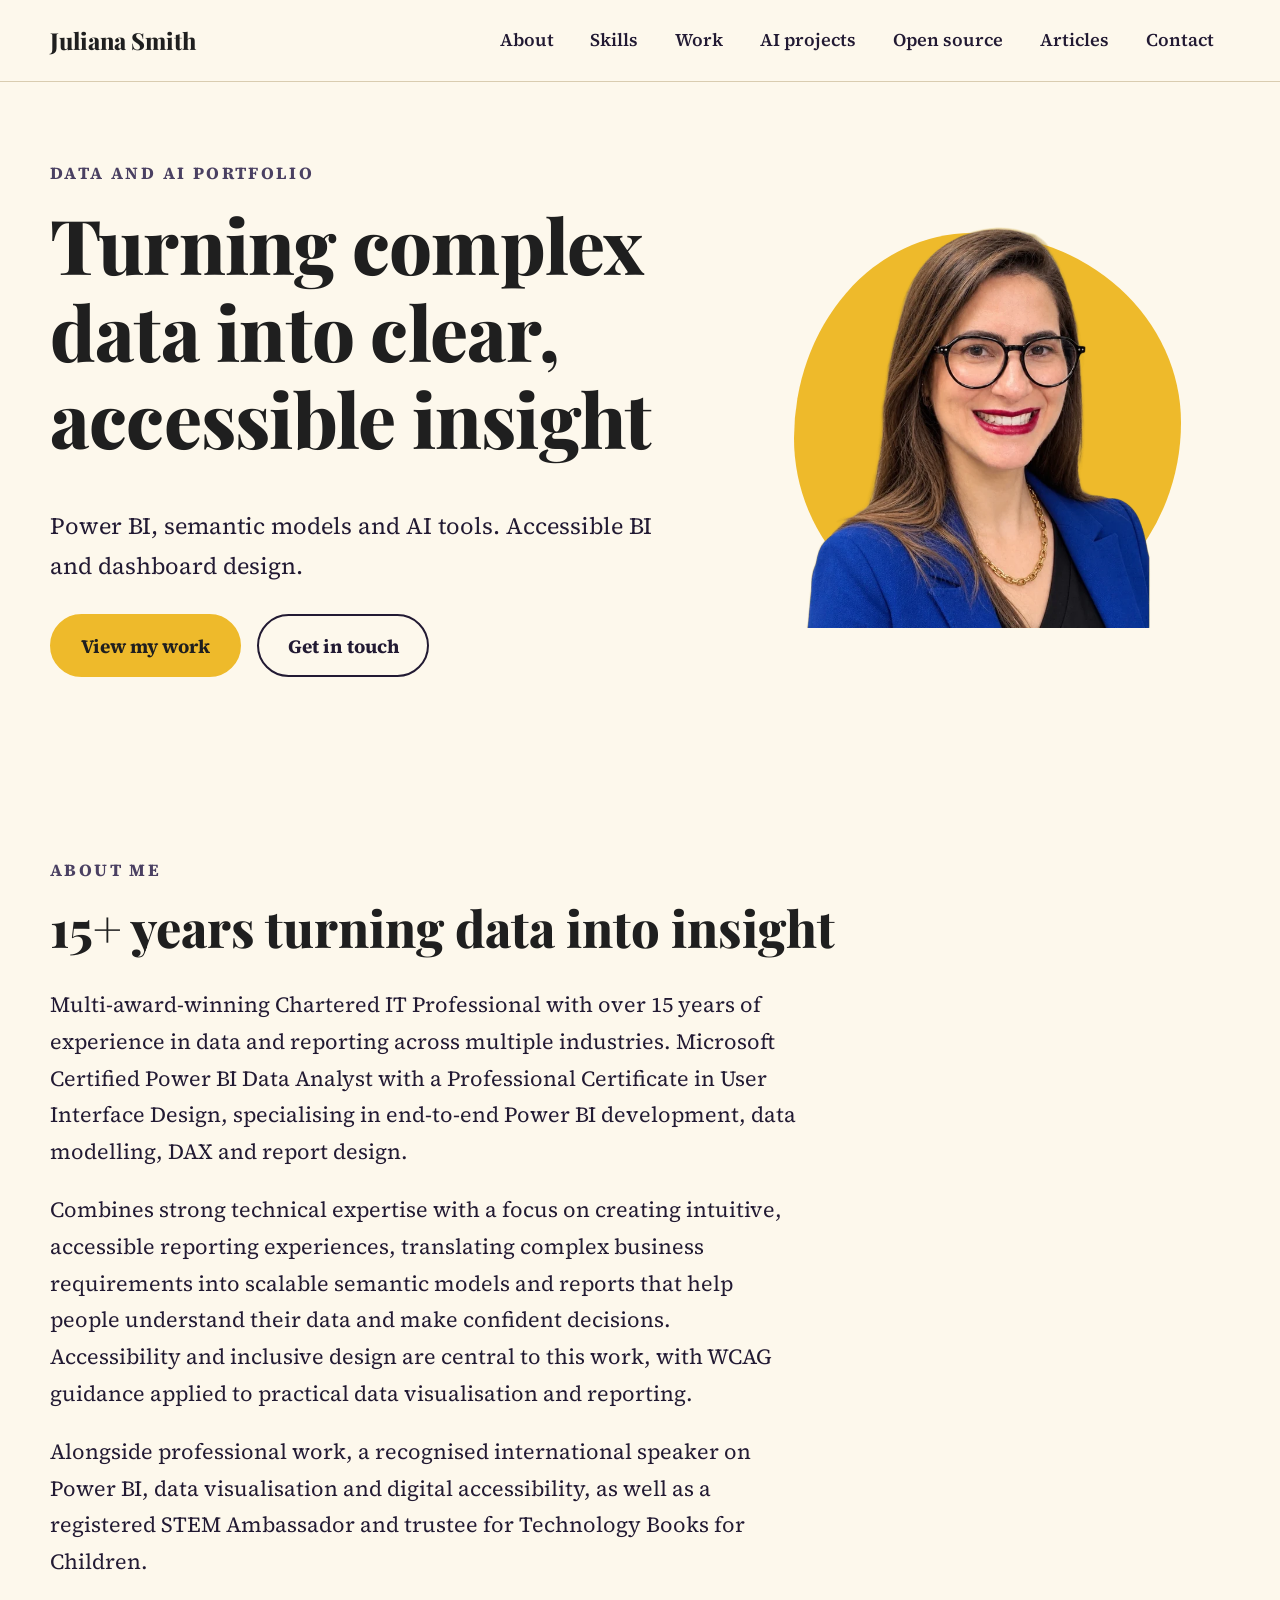
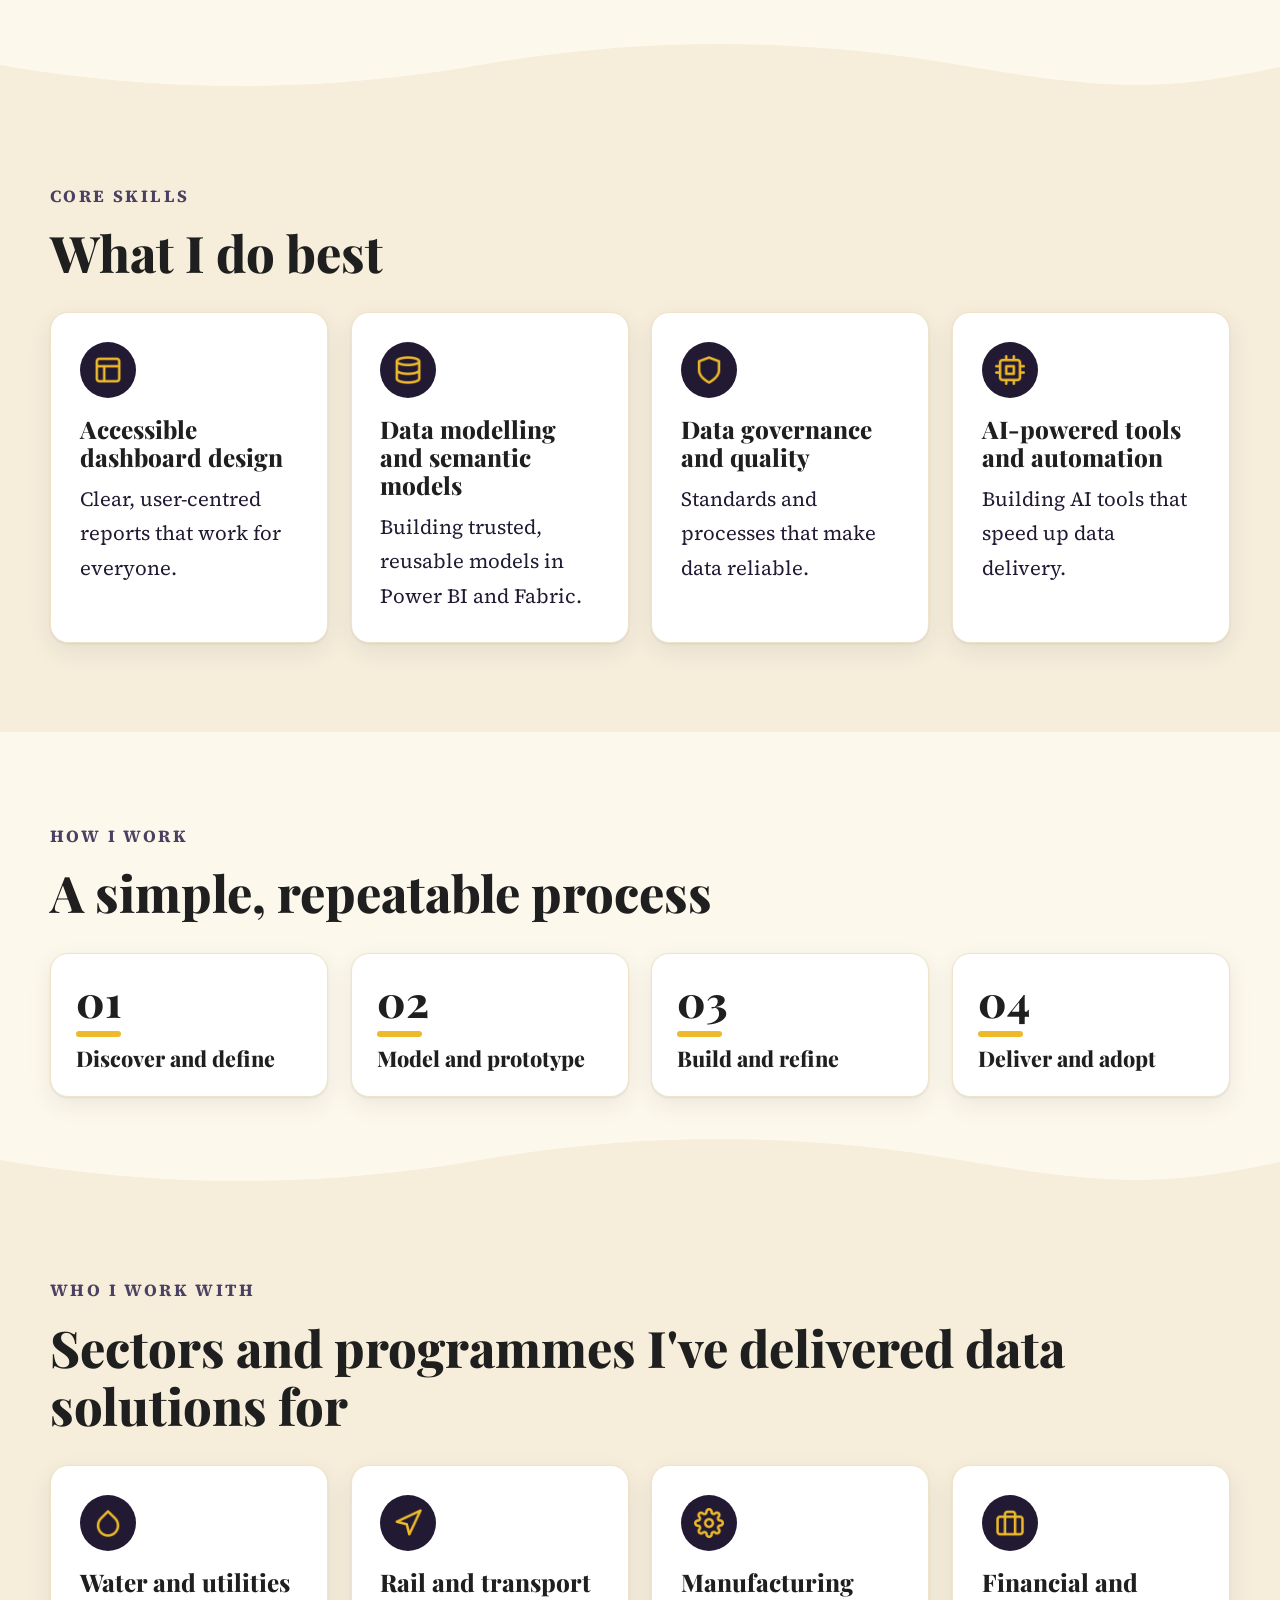
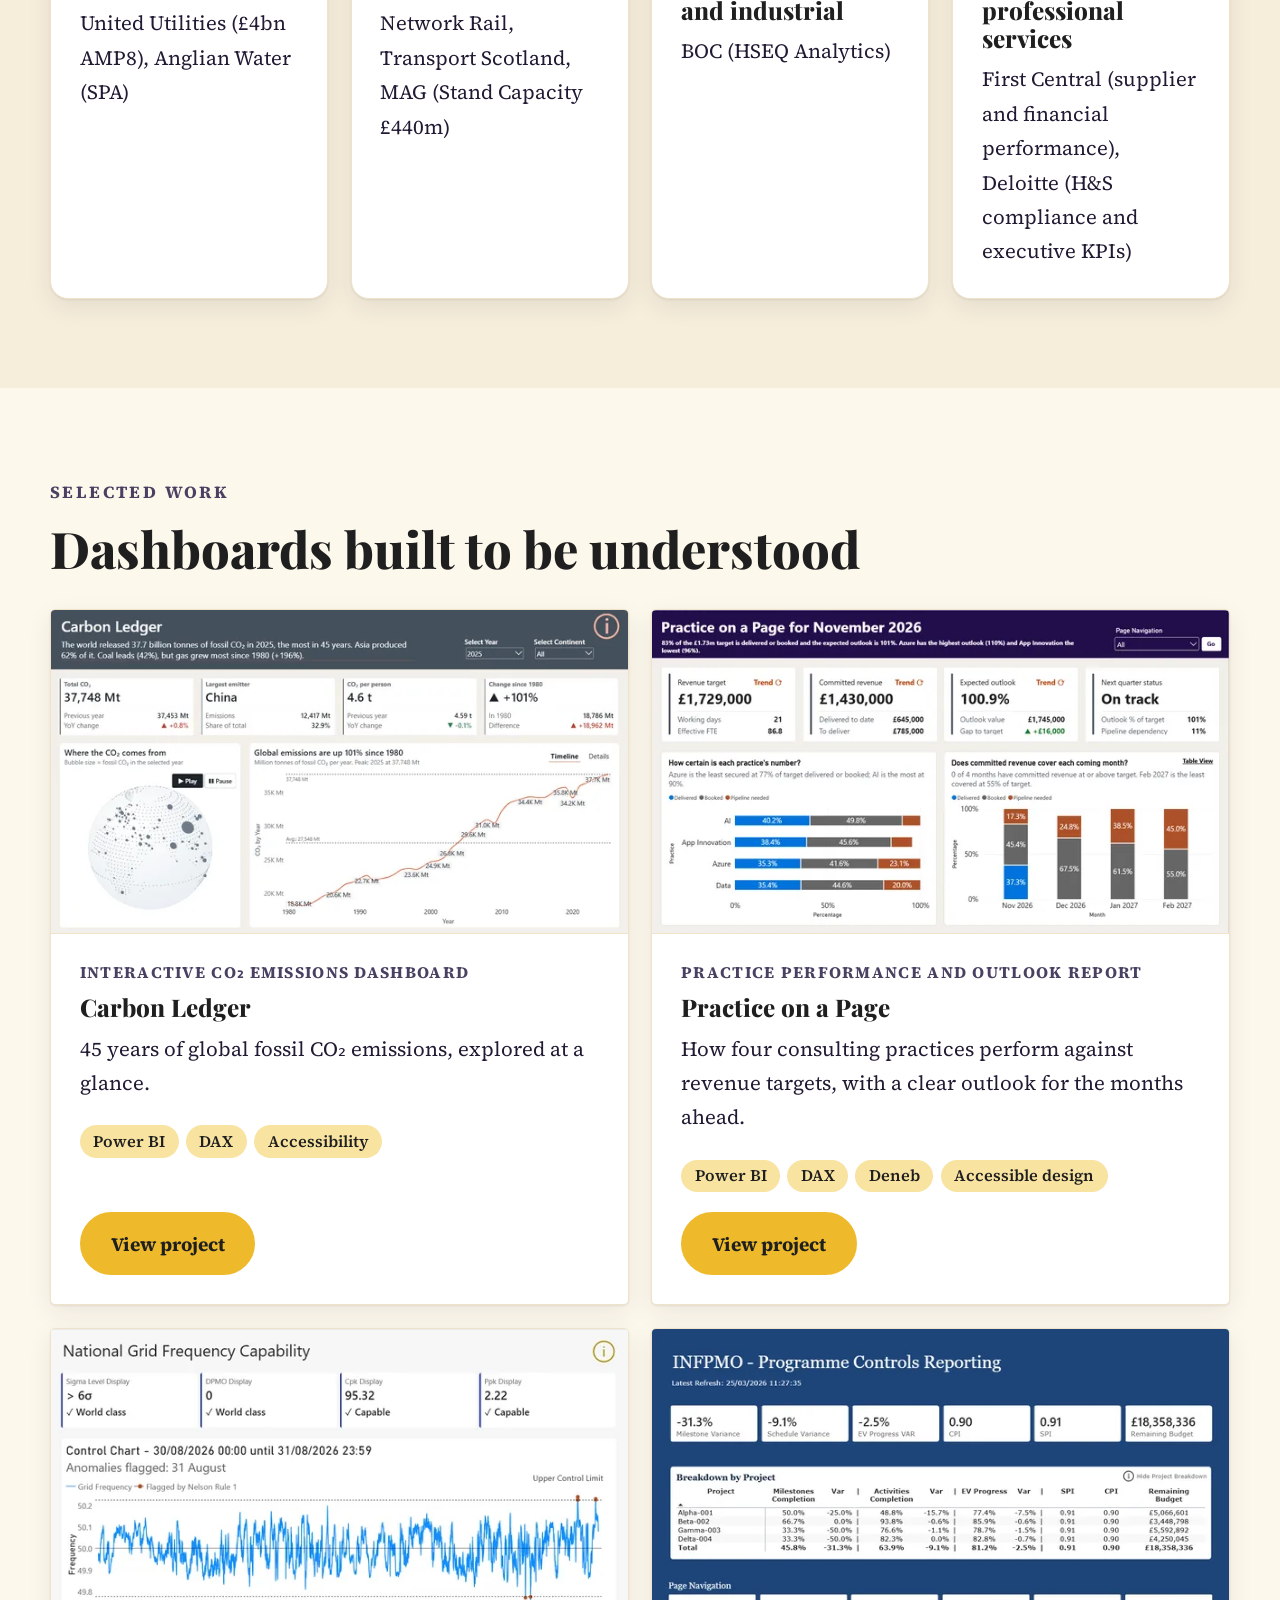
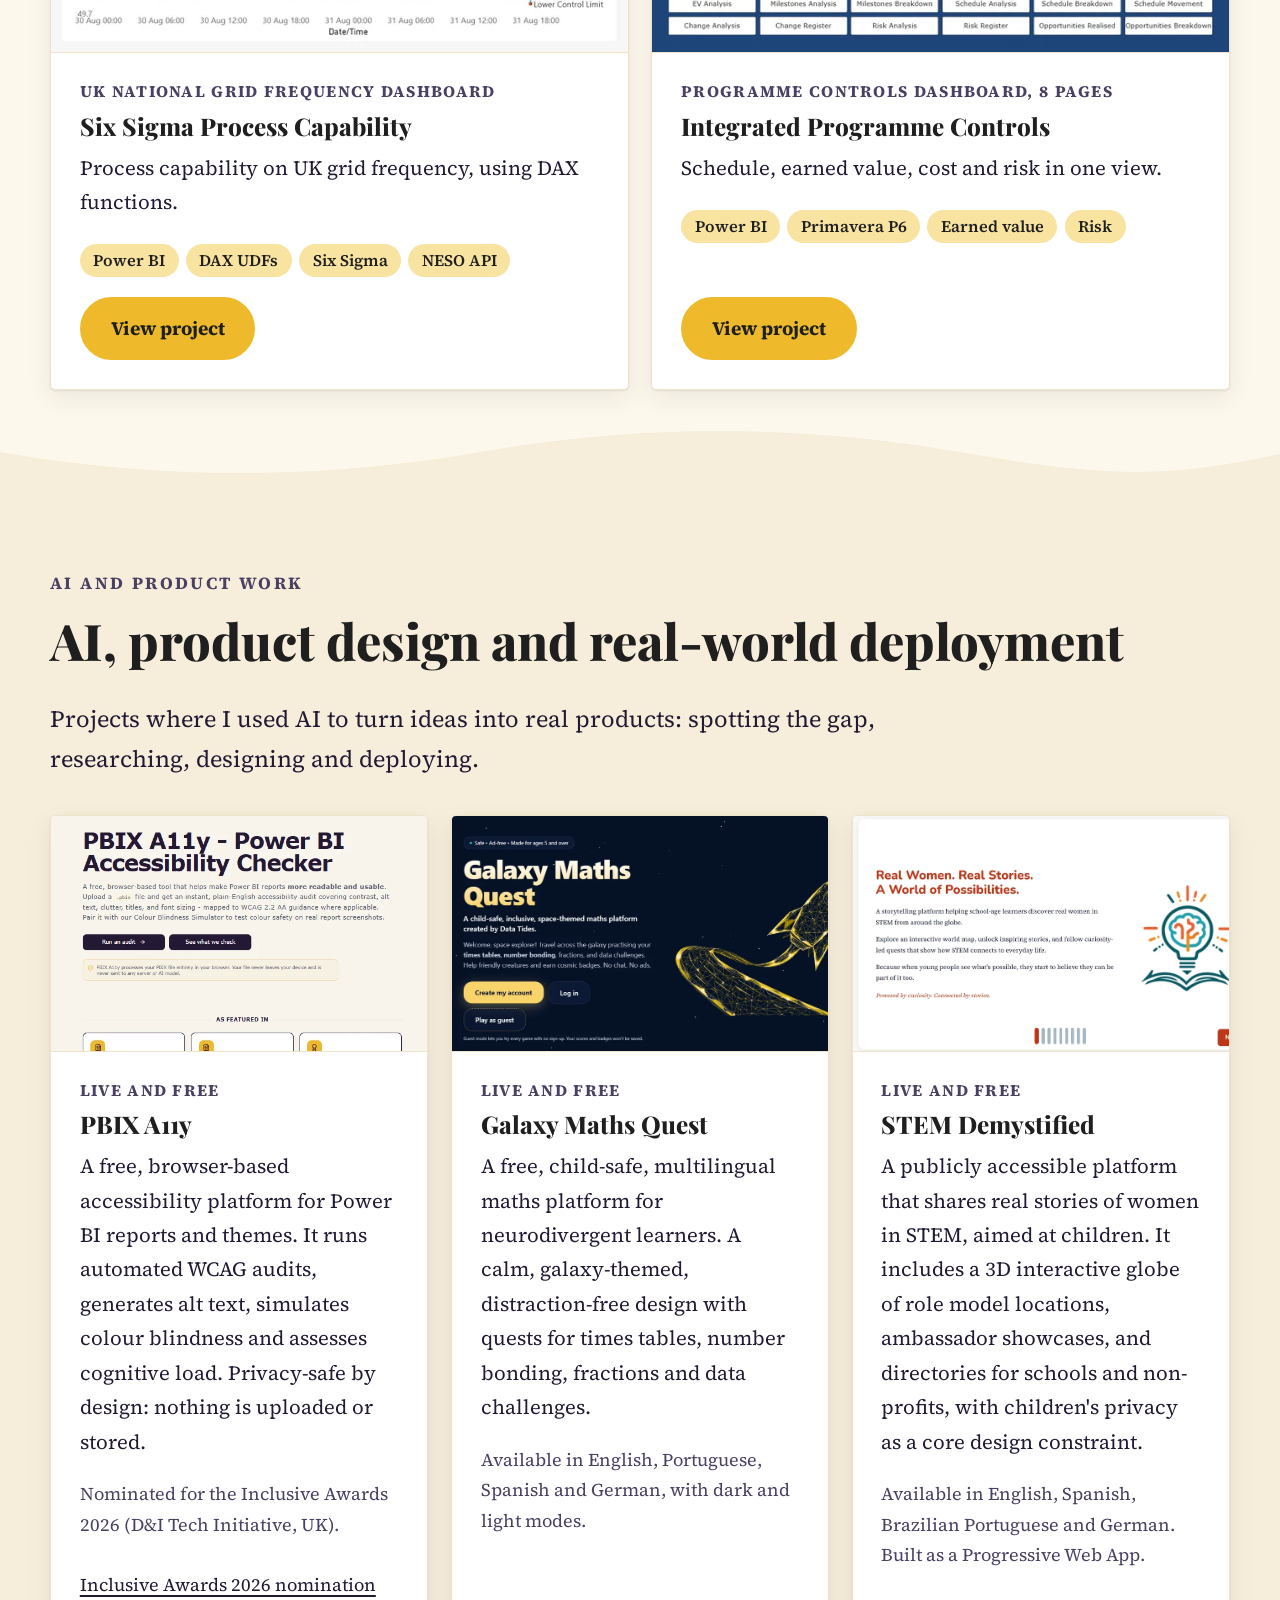
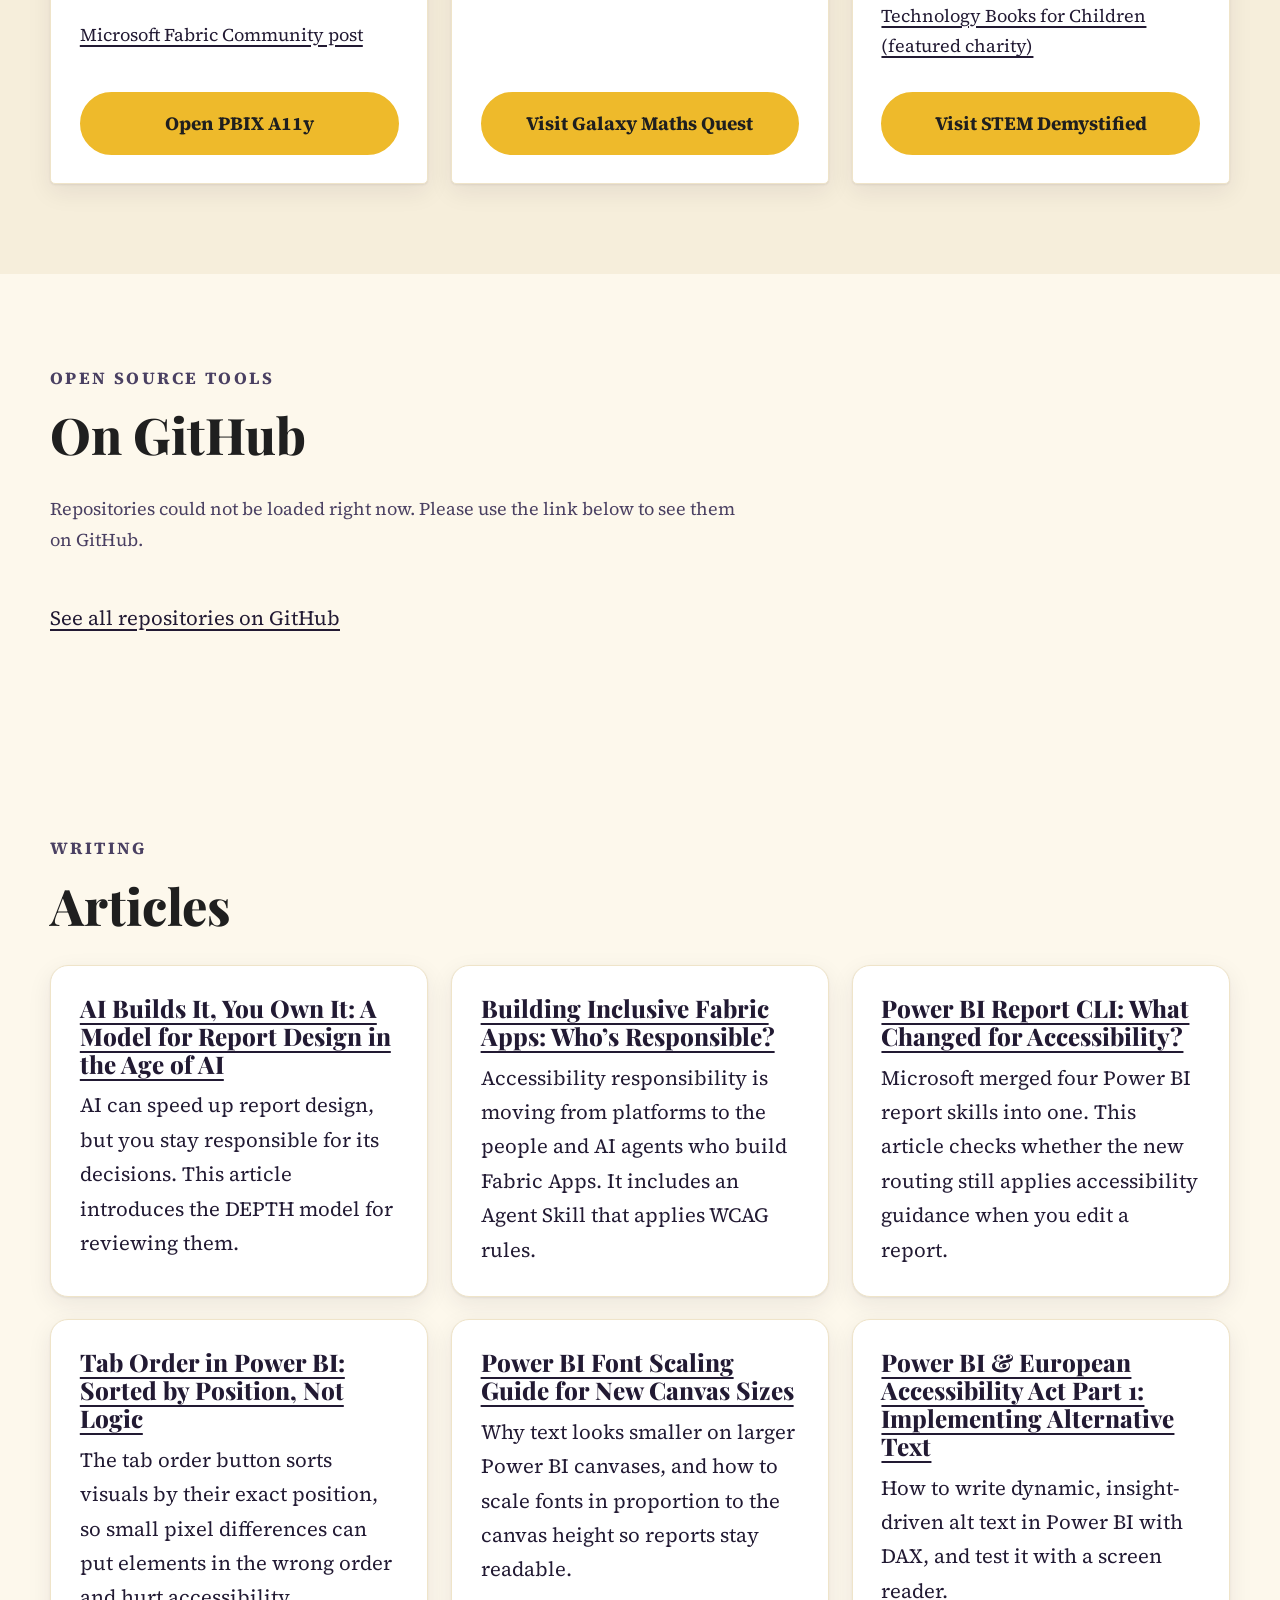
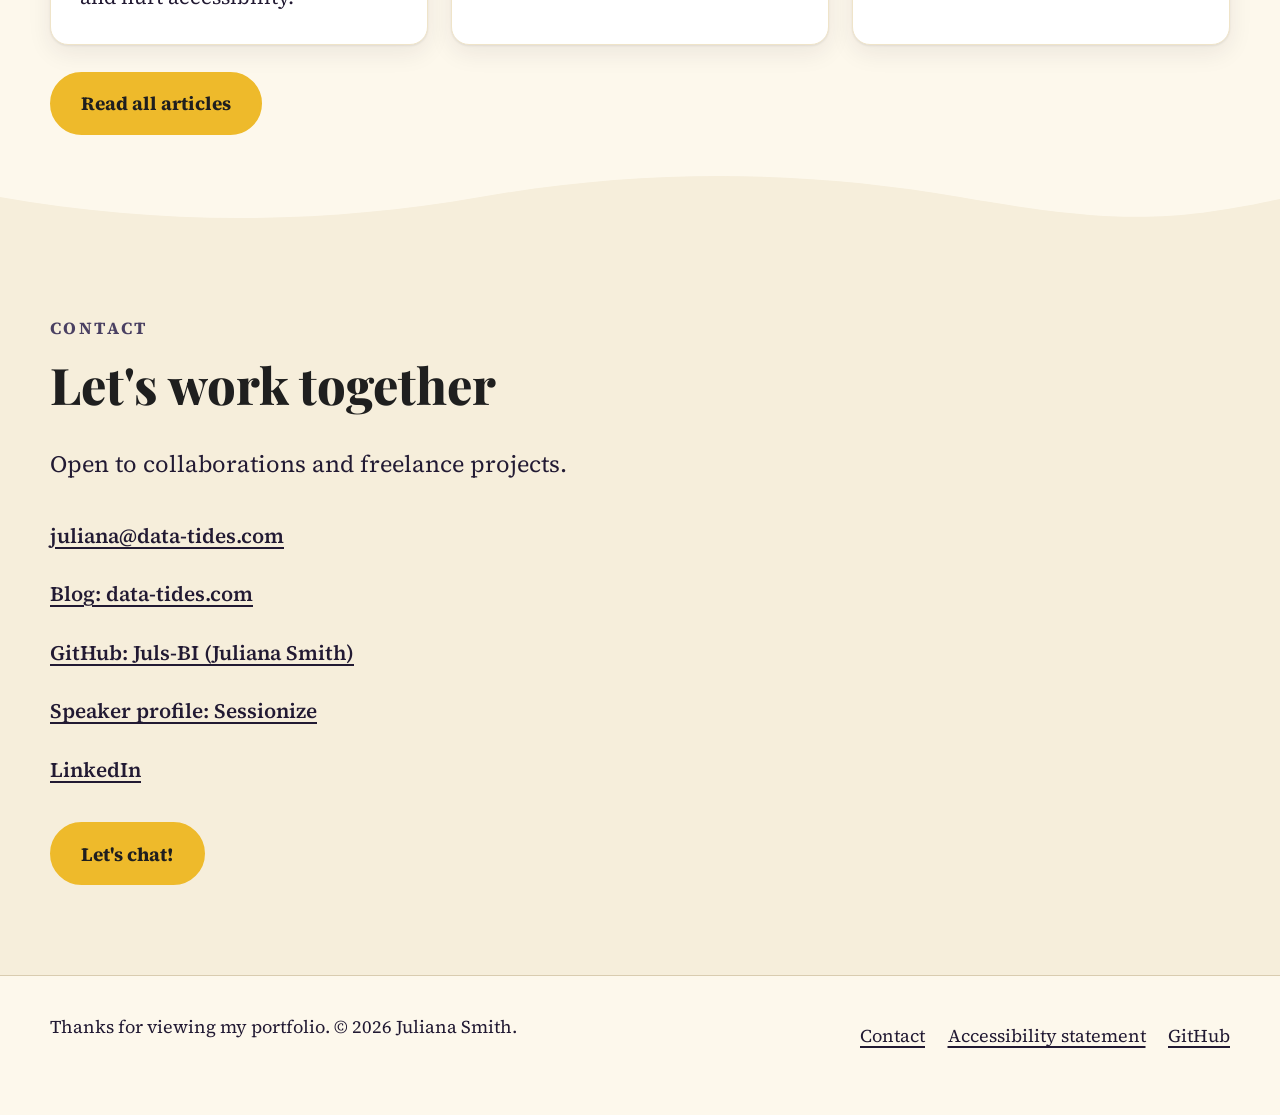
==== index.html @ 991460d8 "Use Practice Reporting for November 2026 in alt text Co-Authored-By: Claude Sonnet 5.5 <noreply@anth" ====
<!doctype html>
<html lang="en-GB">
<head>
<meta charset="utf-8">
<meta name="viewport" content="width=device-width, initial-scale=1">
<title>Juliana Smith | Power BI and data portfolio</title>
<meta name="description" content="Portfolio of Juliana Smith, multi-award-winning Chartered IT Professional. Accessible Power BI dashboards, semantic models and report design.">
<meta name="theme-color" content="#fdf8ec">
<meta property="og:title" content="Juliana Smith | Power BI and data portfolio">
<meta property="og:description" content="Portfolio of Juliana Smith, multi-award-winning Chartered IT Professional. Accessible Power BI dashboards, semantic models and report design.">
<meta property="og:type" content="website">
<meta property="og:url" content="https://portfolio.data-tides.com/">
<meta property="og:image" content="https://portfolio.data-tides.com/assets/img/social-preview.jpg">
<meta property="og:image:width" content="1280">
<meta property="og:image:height" content="640">
<meta property="og:image:alt" content="Juliana Smith, Power BI and data portfolio: accessible Power BI dashboards, semantic models and AI tools, beside a smiling portrait of Juliana on a yellow background.">
<meta name="twitter:card" content="summary_large_image">
<meta name="twitter:image" content="https://portfolio.data-tides.com/assets/img/social-preview.jpg">
<meta name="twitter:image:alt" content="Juliana Smith, Power BI and data portfolio: accessible Power BI dashboards, semantic models and AI tools, beside a smiling portrait of Juliana on a yellow background.">
<link rel="preload" href="assets/fonts/playfair-display-latin-wght-normal.woff2" as="font" type="font/woff2" crossorigin>
<link rel="preload" href="assets/fonts/source-serif-4-latin-wght-normal.woff2" as="font" type="font/woff2" crossorigin>
<link rel="icon" href="assets/img/icons/database.png" type="image/png">
<link rel="stylesheet" href="assets/css/styles.css?v=6">
</head>
<body>
<a class="skip-link" href="#main">Skip to main content</a>
<header class="site-header">
  <div class="wrap">
    <a class="brand" href="./">Juliana Smith</a>
    <button class="nav-toggle" type="button" aria-expanded="false" aria-controls="site-nav">Menu</button>
    <nav aria-label="Main">
      <ul class="nav-list" id="site-nav">
        <li><a href="#about">About</a></li>
        <li><a href="#skills">Skills</a></li>
        <li><a href="#work">Work</a></li>
        <li><a href="#ai-projects">AI projects</a></li>
        <li><a href="#open-source">Open source</a></li>
        <li><a href="#writing">Articles</a></li>
        <li><a href="#contact">Contact</a></li>
      </ul>
    </nav>
  </div>
</header>
<main id="main">

  <section class="hero" aria-labelledby="hero-title">
    <div class="wrap hero-grid">
      <div>
        <p class="eyebrow">Data and AI portfolio</p>
        <h1 id="hero-title">Turning complex data into clear, accessible insight</h1>
        <p class="lead">Power BI, semantic models and AI tools. Accessible BI and dashboard design.</p>
        <div class="btn-row">
          <a class="btn btn-primary" href="#work">View my work</a>
          <a class="btn btn-outline" href="#contact">Get in touch</a>
        </div>
      </div>
      <div class="portrait">
        <img src="assets/img/juliana.webp" width="720" height="720" alt="Juliana Smith, smiling, wearing round black glasses and a blue blazer, in front of a yellow shape.">
      </div>
    </div>
  </section>

  <section id="about" aria-labelledby="about-title">
    <div class="wrap">
      <p class="eyebrow">About me</p>
      <h2 id="about-title">15+ years turning data into insight</h2>
      <div class="bio">
        <p>Multi-award-winning Chartered IT Professional with over 15 years of experience in data and reporting across multiple industries. Microsoft Certified Power BI Data Analyst with a Professional Certificate in User Interface Design, specialising in end-to-end Power BI development, data modelling, DAX and report design.</p>
        <p>Combines strong technical expertise with a focus on creating intuitive, accessible reporting experiences, translating complex business requirements into scalable semantic models and reports that help people understand their data and make confident decisions. Accessibility and inclusive design are central to this work, with WCAG guidance applied to practical data visualisation and reporting.</p>
        <p>Alongside professional work, a recognised international speaker on Power BI, data visualisation and digital accessibility, as well as a registered STEM Ambassador and trustee for Technology Books for Children.</p>
      </div>
    </div>
  </section>

  <section id="skills" class="alt" aria-labelledby="skills-title">
    <svg class="wave" viewBox="0 0 1440 56" preserveAspectRatio="none" aria-hidden="true" focusable="false"><path d="M0 28 C 180 56 360 56 540 28 S 900 0 1080 28 S 1320 52 1440 30 L1440 56 L0 56 Z"/></svg>
    <div class="wrap">
      <p class="eyebrow">Core skills</p>
      <h2 id="skills-title">What I do best</h2>
      <div class="grid grid-4">
        <div class="card reveal">
          <span class="icon-badge"><img src="assets/img/icons/layout.png" alt="" width="30" height="30" loading="lazy"></span>
          <h3>Accessible dashboard design</h3>
          <p>Clear, user-centred reports that work for everyone.</p>
        </div>
        <div class="card reveal">
          <span class="icon-badge"><img src="assets/img/icons/database.png" alt="" width="30" height="30" loading="lazy"></span>
          <h3>Data modelling and semantic models</h3>
          <p>Building trusted, reusable models in Power BI and Fabric.</p>
        </div>
        <div class="card reveal">
          <span class="icon-badge"><img src="assets/img/icons/shield.png" alt="" width="30" height="30" loading="lazy"></span>
          <h3>Data governance and quality</h3>
          <p>Standards and processes that make data reliable.</p>
        </div>
        <div class="card reveal">
          <span class="icon-badge"><img src="assets/img/icons/chip.png" alt="" width="30" height="30" loading="lazy"></span>
          <h3>AI-powered tools and automation</h3>
          <p>Building AI tools that speed up data delivery.</p>
        </div>
      </div>
    </div>
  </section>

  <section id="how" aria-labelledby="how-title">
    <div class="wrap">
      <p class="eyebrow">How I work</p>
      <h2 id="how-title">A simple, repeatable process</h2>
      <ol class="steps">
        <li class="reveal"><span class="step-num" aria-hidden="true">01</span><h3>Discover and define</h3></li>
        <li class="reveal"><span class="step-num" aria-hidden="true">02</span><h3>Model and prototype</h3></li>
        <li class="reveal"><span class="step-num" aria-hidden="true">03</span><h3>Build and refine</h3></li>
        <li class="reveal"><span class="step-num" aria-hidden="true">04</span><h3>Deliver and adopt</h3></li>
      </ol>
    </div>
  </section>

  <section id="clients" class="alt" aria-labelledby="clients-title">
    <svg class="wave" viewBox="0 0 1440 56" preserveAspectRatio="none" aria-hidden="true" focusable="false"><path d="M0 28 C 180 56 360 56 540 28 S 900 0 1080 28 S 1320 52 1440 30 L1440 56 L0 56 Z"/></svg>
    <div class="wrap">
      <p class="eyebrow">Who I work with</p>
      <h2 id="clients-title">Sectors and programmes I've delivered data solutions for</h2>
      <div class="grid grid-4">
        <div class="card reveal">
          <span class="icon-badge"><img src="assets/img/icons/drop.png" alt="" width="30" height="30" loading="lazy"></span>
          <h3>Water and utilities</h3>
          <p>United Utilities (&pound;4bn AMP8), Anglian Water (SPA)</p>
        </div>
        <div class="card reveal">
          <span class="icon-badge"><img src="assets/img/icons/navigation.png" alt="" width="30" height="30" loading="lazy"></span>
          <h3>Rail and transport</h3>
          <p>Network Rail, Transport Scotland, MAG (Stand Capacity &pound;440m)</p>
        </div>
        <div class="card reveal">
          <span class="icon-badge"><img src="assets/img/icons/gear.png" alt="" width="30" height="30" loading="lazy"></span>
          <h3>Manufacturing and industrial</h3>
          <p>BOC (HSEQ Analytics)</p>
        </div>
        <div class="card reveal">
          <span class="icon-badge"><img src="assets/img/icons/briefcase.png" alt="" width="30" height="30" loading="lazy"></span>
          <h3>Financial and professional services</h3>
          <p>First Central (supplier and financial performance), Deloitte (H&amp;S compliance and executive KPIs)</p>
        </div>
      </div>
    </div>
  </section>

  <section id="work" aria-labelledby="work-title">
    <div class="wrap">
      <p class="eyebrow">Selected work</p>
      <h2 id="work-title">Dashboards built to be understood</h2>
      <div class="grid grid-projects" id="project-grid">
        <noscript><p>Project details need JavaScript. You can also see my work on <a href="https://github.com/Juls-BI">GitHub</a> or at <a href="https://data-tides.com">data-tides.com</a>.</p></noscript>
      </div>
    </div>
  </section>

  <section id="ai-projects" class="alt" aria-labelledby="ai-title">
    <svg class="wave" viewBox="0 0 1440 56" preserveAspectRatio="none" aria-hidden="true" focusable="false"><path d="M0 28 C 180 56 360 56 540 28 S 900 0 1080 28 S 1320 52 1440 30 L1440 56 L0 56 Z"/></svg>
    <div class="wrap">
      <p class="eyebrow">AI and product work</p>
      <h2 id="ai-title">AI, product design and real-world deployment</h2>
      <p class="lead">Projects where I used AI to turn ideas into real products: spotting the gap, researching, designing and deploying.</p>
      <div class="grid grid-products" id="product-grid">
        <noscript><p>These projects need JavaScript to display. Visit <a href="https://pbiaudits.com/">PBIX A11y</a>, <a href="https://galaxyquestmath.com/">Galaxy Maths Quest</a> or <a href="https://stemdemystified.com/">STEM Demystified</a> directly.</p></noscript>
      </div>
    </div>
  </section>

  <section id="open-source" aria-labelledby="oss-title">
    <div class="wrap">
      <p class="eyebrow">Open source tools</p>
      <h2 id="oss-title">On GitHub</h2>
      <p class="status" id="repo-status" role="status">Loading repositories&hellip;</p>
      <div class="grid grid-2" id="repo-grid"></div>
      <p><a href="https://github.com/Juls-BI">See all repositories on GitHub<span class="visually-hidden"> (opens in a new tab)</span></a></p>
    </div>
  </section>

  <section id="writing" hidden aria-labelledby="writing-title">
    <div class="wrap">
      <p class="eyebrow">Writing</p>
      <h2 id="writing-title">Articles</h2>
      <div class="grid grid-2" id="post-grid"></div>
      <div class="btn-row"><a class="btn btn-primary" id="all-articles" href="https://data-tides.com/blog/">Read all articles</a></div>
    </div>
  </section>

  <section id="contact" class="alt" aria-labelledby="contact-title">
    <svg class="wave" viewBox="0 0 1440 56" preserveAspectRatio="none" aria-hidden="true" focusable="false"><path d="M0 28 C 180 56 360 56 540 28 S 900 0 1080 28 S 1320 52 1440 30 L1440 56 L0 56 Z"/></svg>
    <div class="wrap">
      <p class="eyebrow">Contact</p>
      <h2 id="contact-title">Let's work together</h2>
      <p class="lead">Open to collaborations and freelance projects.</p>
      <ul class="contact-list">
        <li><a href="mailto:juliana@data-tides.com">juliana@data-tides.com</a></li>
        <li><a href="https://data-tides.com" target="_blank" rel="noopener">Blog: data-tides.com<span class="visually-hidden"> (opens in a new tab)</span></a></li>
        <li><a href="https://github.com/Juls-BI" target="_blank" rel="noopener">GitHub: Juls-BI (Juliana Smith)<span class="visually-hidden"> (opens in a new tab)</span></a></li>
        <li><a href="https://sessionize.com/JulianaSmith/" target="_blank" rel="noopener">Speaker profile: Sessionize<span class="visually-hidden"> (opens in a new tab)</span></a></li>
        <li id="linkedin-item" hidden><a id="linkedin-link" href="#" target="_blank" rel="noopener">LinkedIn<span class="visually-hidden"> (opens in a new tab)</span></a></li>
      </ul>
      <div class="btn-row"><a class="btn btn-primary" href="https://www.linkedin.com/in/juliana-smith-citp/" target="_blank" rel="noopener">Let's chat!<span class="visually-hidden"> (message me on LinkedIn, opens in a new tab)</span></a></div>
    </div>
  </section>

</main>

<dialog class="project-dialog" id="project-dialog" aria-labelledby="dialog-title">
  <div class="dialog-head">
    <h2 id="dialog-title"></h2>
    <button class="dialog-close" type="button" id="dialog-close" aria-label="Close project details">&times;</button>
  </div>
  <div class="dialog-body" id="dialog-body"></div>
</dialog>

<footer class="site-footer">
  <div class="wrap">
    <p>Thanks for viewing my portfolio. &copy; 2026 Juliana Smith.</p>
    <nav aria-label="Footer">
      <ul>
        <li><a href="#contact">Contact</a></li>
        <li><a href="accessibility.html">Accessibility statement</a></li>
        <li><a href="https://github.com/Juls-BI">GitHub<span class="visually-hidden"> (Juliana Smith)</span></a></li>
      </ul>
    </nav>
  </div>
</footer>
<script src="data/site.js?v=11"></script>
<script src="assets/js/nav.js?v=7"></script>
<script src="assets/js/app.js?v=6"></script>
</body>
</html>
---- assets/css/styles.css ----
/* Juliana Smith portfolio. Brand: warm cream, dark purple text, yellow accents. WCAG 2.2 AA. */
@font-face {
  font-family: "Playfair Display";
  src: url("../fonts/playfair-display-latin-wght-normal.woff2") format("woff2");
  font-weight: 400 900;
  font-style: normal;
  font-display: swap;
}
@font-face {
  font-family: "Source Serif 4";
  src: url("../fonts/source-serif-4-latin-wght-normal.woff2") format("woff2");
  font-weight: 200 900;
  font-style: normal;
  font-display: swap;
}
@font-face {
  font-family: "Source Serif 4";
  src: url("../fonts/source-serif-4-latin-wght-italic.woff2") format("woff2");
  font-weight: 200 900;
  font-style: italic;
  font-display: swap;
}

:root {
  --cream: #fdf8ec;
  --cream-deep: #f6eedb;
  --white: #ffffff;
  --ink: #1f1f1f;
  --purple: #221a33;
  --purple-soft: #4a4062;
  --yellow: #eeba2b;
  --yellow-soft: #f8e3a1;
  --peach: #f9dcc4;
  --line: #d9ccb0;
  --radius: 18px;
  --radius-media: 5px;
  --shadow: 0 1px 2px rgba(34, 26, 51, 0.08), 0 8px 24px rgba(34, 26, 51, 0.08);
  --nav-h: 4.5rem;
  --font-head: "Playfair Display", Georgia, "Times New Roman", serif;
  --font-body: "Source Serif 4", Georgia, "Times New Roman", serif;
}

*, *::before, *::after { box-sizing: border-box; }
html { font-size: 112.5%; scroll-padding-top: calc(var(--nav-h) + 1rem); scroll-behavior: smooth; }
body {
  margin: 0;
  background: var(--cream);
  color: var(--purple);
  font-family: var(--font-body);
  font-size: 1.125rem;
  line-height: 1.7;
  -webkit-font-smoothing: antialiased;
}
img { max-width: 100%; height: auto; display: block; }
h1, h2, h3 { font-family: var(--font-head); color: var(--ink); line-height: 1.15; margin: 0 0 0.6em; font-weight: 800; }
h1 { font-size: clamp(2.4rem, 6vw, 4.2rem); letter-spacing: -0.01em; }
h2 { font-size: clamp(1.9rem, 4vw, 2.8rem); }
h3 { font-size: 1.35rem; }
p { margin: 0 0 1em; max-width: 70ch; }
a { color: var(--purple); text-decoration: underline; text-underline-offset: 0.2em; text-decoration-thickness: 0.09em; }
a:hover { text-decoration-thickness: 0.18em; }

/* Focus: dark purple outline with yellow inner ring, visible on cream, white and yellow */
:focus-visible {
  outline: 3px solid var(--purple);
  outline-offset: 3px;
  box-shadow: 0 0 0 3px var(--yellow);
  border-radius: 6px;
}
:focus:not(:focus-visible) { outline: none; }

.skip-link {
  position: absolute; left: 1rem; top: -4rem; z-index: 100;
  background: var(--purple); color: var(--cream); padding: 0.75rem 1.25rem; border-radius: 8px;
  font-weight: 600;
}
.skip-link:focus { top: 1rem; }

.visually-hidden {
  position: absolute !important; width: 1px; height: 1px; margin: -1px; padding: 0; overflow: hidden;
  clip: rect(0 0 0 0); white-space: nowrap; border: 0;
}

.wrap { width: min(1180px, 100% - 3rem); margin-inline: auto; }

/* Header */
.site-header {
  position: sticky; top: 0; z-index: 50; background: var(--cream);
  border-bottom: 1px solid var(--line); min-height: var(--nav-h);
}
.site-header .wrap { display: flex; align-items: center; justify-content: space-between; min-height: var(--nav-h); gap: 1rem; }
.brand { font-family: var(--font-head); font-weight: 800; font-size: 1.3rem; color: var(--ink); text-decoration: none; padding: 0.5rem 0; }
.nav-toggle {
  display: none; min-width: 44px; min-height: 44px; padding: 0.5rem 1rem; font: inherit; font-weight: 600;
  background: var(--white); color: var(--purple); border: 2px solid var(--purple); border-radius: 999px; cursor: pointer;
}
.nav-list { display: flex; gap: 0.25rem; list-style: none; margin: 0; padding: 0; align-items: center; }
.nav-list a {
  display: inline-block; padding: 0.6rem 0.9rem; min-height: 44px; border-radius: 999px; text-decoration: none; font-weight: 600; font-size: 1rem;
}
.nav-list a:hover { background: var(--yellow-soft); }
.nav-list a[aria-current="true"] { background: var(--yellow); color: var(--ink); }

@media (max-width: 62em) {
  .nav-toggle { display: inline-flex; align-items: center; }
  .nav-list {
    display: none; position: absolute; left: 0; right: 0; top: 100%; background: var(--cream);
    flex-direction: column; align-items: stretch; padding: 0.75rem 1.25rem 1.25rem; border-bottom: 1px solid var(--line); box-shadow: var(--shadow);
  }
  .nav-list.open { display: flex; }
  .nav-list a { display: block; }
}

/* Buttons */
.btn {
  display: inline-flex; align-items: center; justify-content: center; gap: 0.5rem; min-height: 48px; padding: 0.75rem 1.6rem;
  font: inherit; font-weight: 700; font-size: 1.05rem; border-radius: 999px; border: 2px solid var(--purple); cursor: pointer; text-decoration: none;
}
.btn-primary { background: var(--yellow); color: var(--ink); border-color: var(--yellow); }
.btn-primary:hover { background: #f5c844; border-color: #f5c844; }
.btn-outline { background: transparent; color: var(--purple); }
.btn-outline:hover { background: var(--yellow-soft); }
.btn-row { display: flex; flex-wrap: wrap; gap: 0.9rem; margin-top: 1.5rem; }

/* Sections */
section { padding: clamp(3rem, 7vw, 5.5rem) 0; position: relative; }
.alt { background: var(--cream-deep); }
.eyebrow { font-family: var(--font-body); font-size: 0.95rem; font-weight: 700; letter-spacing: 0.14em; text-transform: uppercase; color: var(--purple-soft); margin: 0 0 0.75rem; }
.lead { font-size: 1.3rem; color: var(--purple); }
.bio p { font-size: 1.2rem; max-width: 68ch; }
.wave { display: block; width: 100%; height: 56px; position: absolute; left: 0; top: -55px; }
.wave path { fill: var(--cream-deep); }
.wave.to-cream path { fill: var(--cream); }

/* Hero */
.hero { padding-top: clamp(2.5rem, 6vw, 5rem); }
.hero-grid { display: grid; grid-template-columns: 1.3fr 1fr; gap: clamp(1.5rem, 5vw, 4rem); align-items: center; }
.portrait { position: relative; max-width: 420px; justify-self: center; width: 100%; }
.portrait::before {
  content: ""; position: absolute; inset: 6% 4% 0 4%; background: var(--yellow); border-radius: 46% 54% 50% 50% / 52% 48% 52% 48%;
}
.portrait img { position: relative; width: 100%; }
@media (max-width: 820px) {
  .hero-grid { grid-template-columns: 1fr; }
  .portrait { max-width: 300px; order: -1; }
}

/* Cards */
.grid { display: grid; gap: 1.25rem; }
.grid-4 { grid-template-columns: repeat(auto-fit, minmax(min(100%, 235px), 1fr)); }
.grid-2 { grid-template-columns: repeat(auto-fit, minmax(min(100%, 300px), 1fr)); }
.grid-projects { grid-template-columns: repeat(auto-fit, minmax(min(100%, 440px), 1fr)); }
.card { background: var(--white); border-radius: var(--radius); padding: 1.6rem; box-shadow: var(--shadow); border: 1px solid #efe4c9; }
.card h3 { margin-bottom: 0.4em; }
.card p:last-child { margin-bottom: 0; }
.icon-badge {
  width: 56px; height: 56px; border-radius: 50%; background: var(--purple); display: grid; place-items: center; margin-bottom: 1rem;
}
.icon-badge img { width: 30px; height: 30px; }

/* Steps */
.steps { list-style: none; margin: 0; padding: 0; display: grid; grid-template-columns: repeat(auto-fit, minmax(200px, 1fr)); gap: 1.25rem; counter-reset: step; }
.steps li { background: var(--white); border-radius: var(--radius); padding: 1.4rem; box-shadow: var(--shadow); border: 1px solid #efe4c9; position: relative; }
.step-num { font-family: var(--font-head); font-weight: 800; font-size: 2.4rem; color: var(--ink); line-height: 1; display: block; margin-bottom: 0.5rem; }
.step-num::after { content: ""; display: block; width: 2.5rem; height: 6px; background: var(--yellow); border-radius: 3px; margin-top: 0.5rem; }
.steps h3 { font-size: 1.2rem; margin: 0; }

/* Projects */
.project-card { border-radius: var(--radius-media); padding: 0; overflow: hidden; display: flex; flex-direction: column; position: relative; }
.project-card img { width: 100%; aspect-ratio: 16 / 9; object-fit: cover; object-position: top; border-bottom: 1px solid #efe4c9; background: var(--cream-deep); }
.project-body { padding: 1.4rem 1.6rem 1.6rem; display: flex; flex-direction: column; flex: 1; }
.project-kind { font-size: 0.9rem; font-weight: 700; letter-spacing: 0.08em; text-transform: uppercase; color: var(--purple-soft); margin: 0 0 0.4rem; }
.tags { list-style: none; display: flex; flex-wrap: wrap; gap: 0.4rem; padding: 0; margin: 0.25rem 0 1.1rem; }
.tags li { background: var(--yellow-soft); color: var(--ink); border-radius: 999px; padding: 0.15rem 0.75rem; font-size: 0.9rem; font-weight: 600; }
.project-card .btn { margin-top: auto; align-self: flex-start; }
.project-card .btn::after { content: ""; position: absolute; inset: 0; } /* whole card clickable, single tab stop */
.project-card:hover { transform: translateY(-3px); }
.project-card { transition: transform 0.2s ease; }
.project-card:focus-within { border-radius: var(--radius-media); outline: 3px solid var(--purple); outline-offset: 3px; box-shadow: 0 0 0 3px var(--yellow); }
.project-card .btn:focus-visible { outline: none; box-shadow: none; }

/* Dialog */
dialog.project-dialog {
  width: min(1000px, 100% - 1.5rem); max-height: calc(100dvh - 1.5rem); padding: 0; border: 0; border-radius: var(--radius);
  background: var(--cream); color: var(--purple); box-shadow: 0 20px 60px rgba(34, 26, 51, 0.4); overflow: auto;
}
dialog.project-dialog::backdrop { background: rgba(34, 26, 51, 0.65); }
.dialog-head { display: flex; justify-content: space-between; align-items: flex-start; gap: 1rem; padding: 1.5rem 1.5rem 0; }
.dialog-head h2 { font-size: clamp(1.5rem, 3.5vw, 2.2rem); margin: 0; }
.dialog-close { min-width: 48px; min-height: 48px; border-radius: 50%; border: 2px solid var(--purple); background: var(--white); color: var(--purple); font: inherit; font-size: 1.4rem; font-weight: 700; cursor: pointer; flex: none; line-height: 1; }
.dialog-close:hover { background: var(--yellow); }
.dialog-body { padding: 1rem 1.5rem 1.75rem; }
.gallery { margin: 0 0 1.5rem; }
.gallery-frame { background: var(--white); border: 1px solid var(--line); border-radius: var(--radius-media); overflow: hidden; }
.gallery-frame img { width: 100%; height: auto; }
.gallery-caption { margin-top: 1.25rem; }
.gallery-controls { display: flex; align-items: center; justify-content: space-between; gap: 1rem; margin-top: 0.75rem; }
.gallery-controls .btn { min-width: 48px; padding: 0.5rem 1.1rem; }
.gallery-count { font-weight: 600; }
.alt-details { margin: 0.75rem 0 0; background: var(--white); border: 1px solid var(--line); border-radius: 12px; padding: 0.25rem 1rem; }
.alt-details summary { cursor: pointer; font-weight: 700; min-height: 44px; display: flex; align-items: center; }
.alt-details p { font-size: 1rem; margin-bottom: 0.9rem; }

/* Repos */
#repo-grid + p { margin-top: 1.5rem; }
.repo { display: flex; flex-direction: column; gap: 0.35rem; }
.repo h3 { margin: 0; font-size: 1.15rem; word-break: break-word; }
.repo .meta { font-size: 0.95rem; color: var(--purple-soft); margin: 0; }
.status { font-size: 1rem; color: var(--purple-soft); }

/* Contact */
.contact-list { list-style: none; margin: 1.5rem 0 0; padding: 0; display: grid; gap: 0.5rem; }
.contact-list a { display: inline-block; padding: 0.4rem 0; min-height: 44px; font-weight: 600; font-size: 1.15rem; }

/* Footer */
.site-footer { border-top: 1px solid var(--line); padding: 2rem 0 3rem; font-size: 1rem; }
.site-footer .wrap { display: flex; flex-wrap: wrap; justify-content: space-between; gap: 1rem; }
.site-footer ul { list-style: none; display: flex; gap: 1.25rem; padding: 0; margin: 0; flex-wrap: wrap; }
.site-footer a { display: inline-block; padding: 0.5rem 0; min-height: 44px; }

/* Scroll fade-in (JS adds .js-fade; disabled for reduced motion) */
.js-fade .reveal { opacity: 0; transform: translateY(14px); transition: opacity 0.6s ease, transform 0.6s ease; }
.js-fade .reveal.in { opacity: 1; transform: none; }

@media (prefers-reduced-motion: reduce) {
  html { scroll-behavior: auto; }
  *, *::before, *::after { transition: none !important; animation: none !important; }
  .js-fade .reveal { opacity: 1; transform: none; }
}

/* Text spacing overrides must not clip (1.4.12): avoid fixed heights on text containers */
.prose { padding: clamp(2.5rem, 6vw, 4rem) 0; }
.prose h2 { margin-top: 2rem; font-size: 1.7rem; }
.prose ul { padding-left: 1.2rem; max-width: 70ch; }

/* AI / product cards */
.grid-products { grid-template-columns: repeat(auto-fit, minmax(min(100%, 330px), 1fr)); margin-top: 2rem; }
.product-card { padding: 0; overflow: hidden; display: flex; flex-direction: column; border-radius: var(--radius-media); }
.product-card img { width: 100%; aspect-ratio: 16 / 10; object-fit: cover; object-position: left top; border-bottom: 1px solid #efe4c9; background: var(--cream-deep); }
.product-card .project-body .note { font-size: 1rem; color: var(--purple-soft); }
.product-card .btn { align-self: center; width: min(100%, 18rem); margin-top: auto; text-align: center; }
.more-links { list-style: none; padding: 0; margin: 0 0 1.25rem; display: grid; gap: 0.25rem; font-size: 1rem; }
.more-links a { display: inline-block; padding: 0.4rem 0; min-height: 44px; }
.product-card .note { margin-bottom: 1.25rem; }
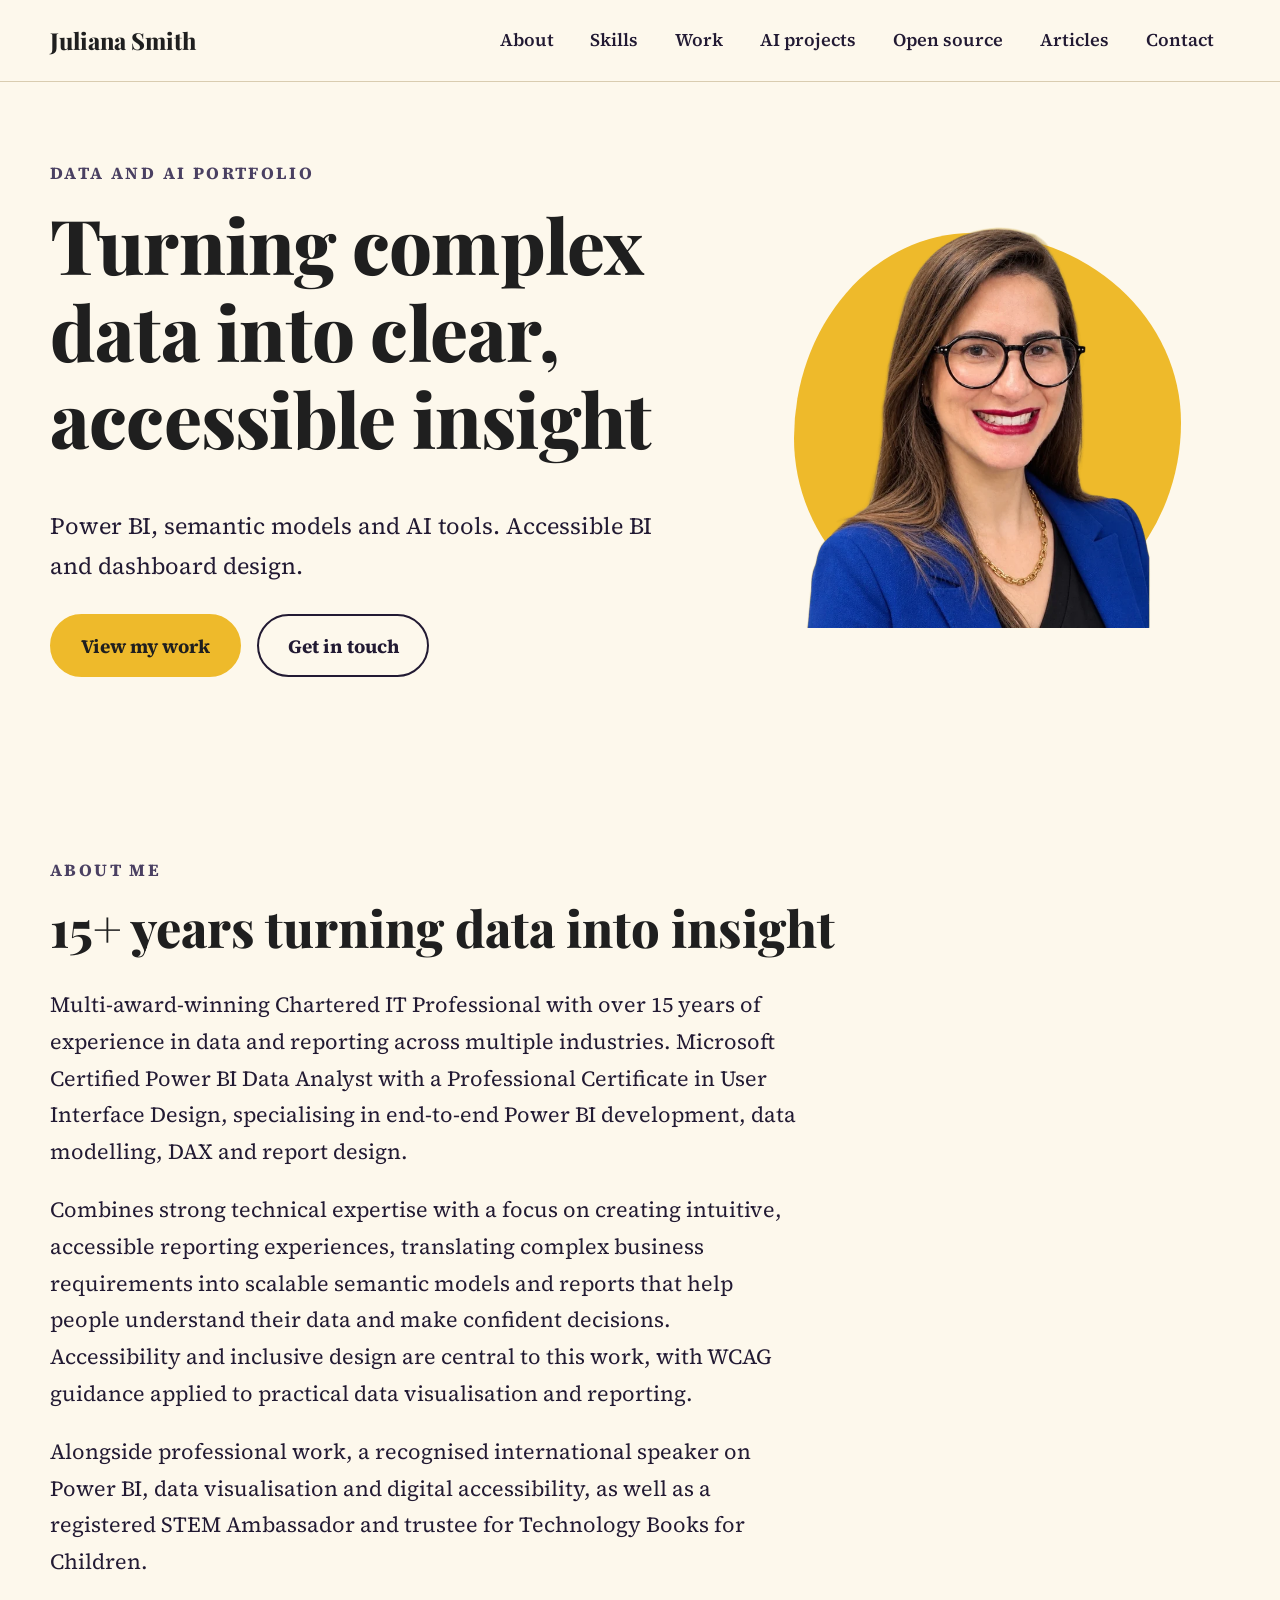
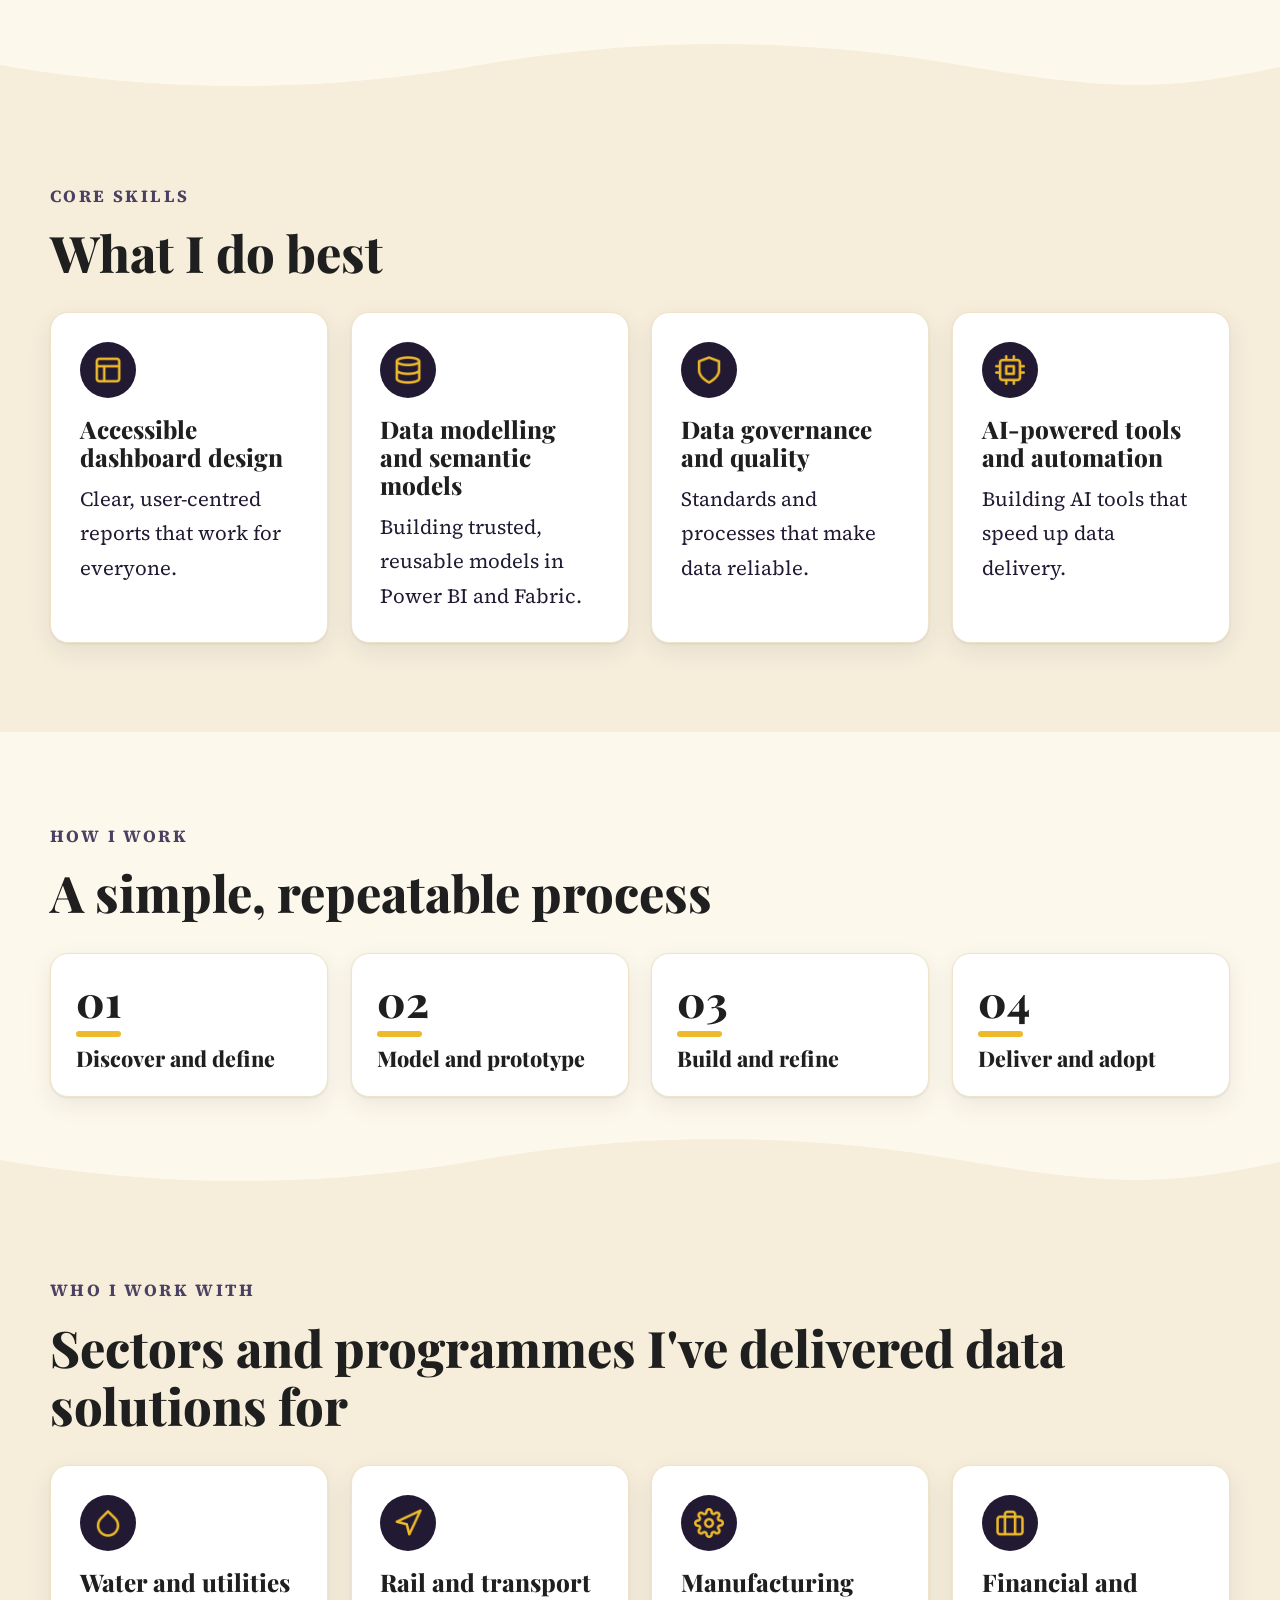
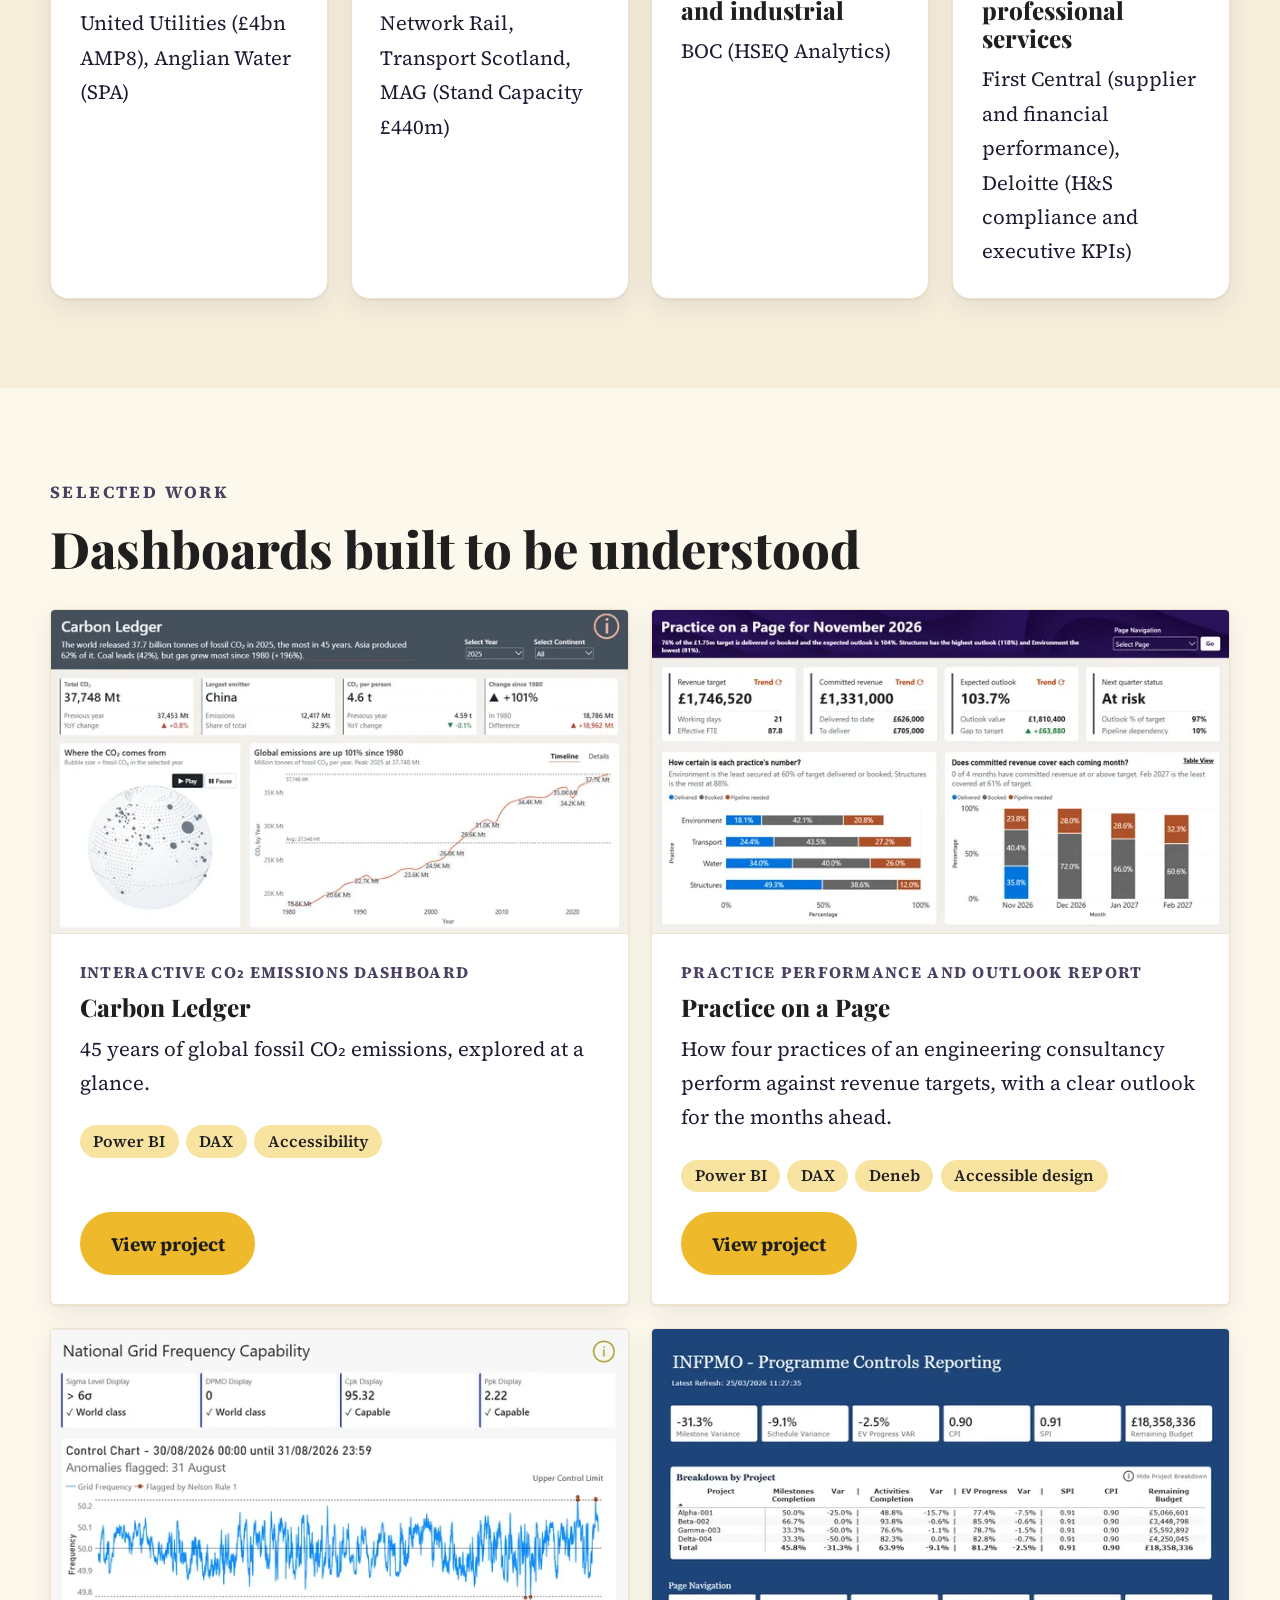
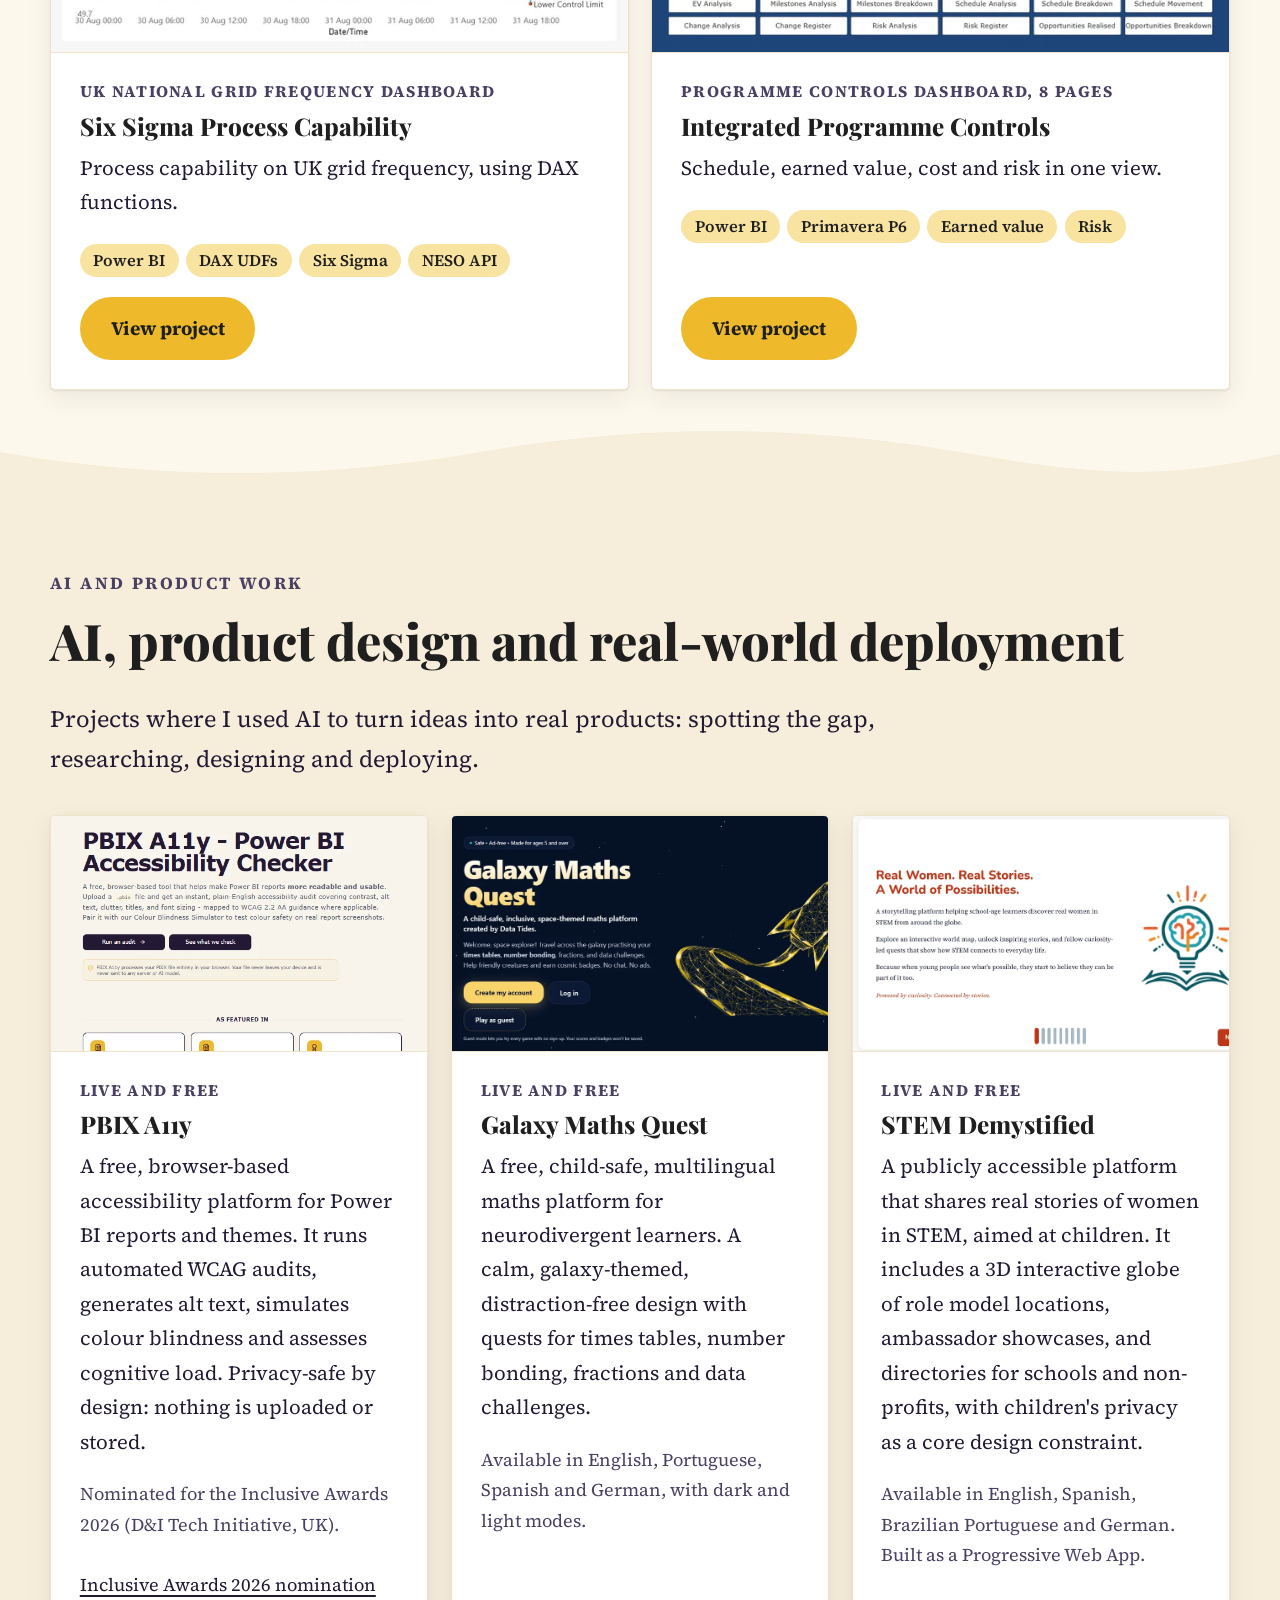
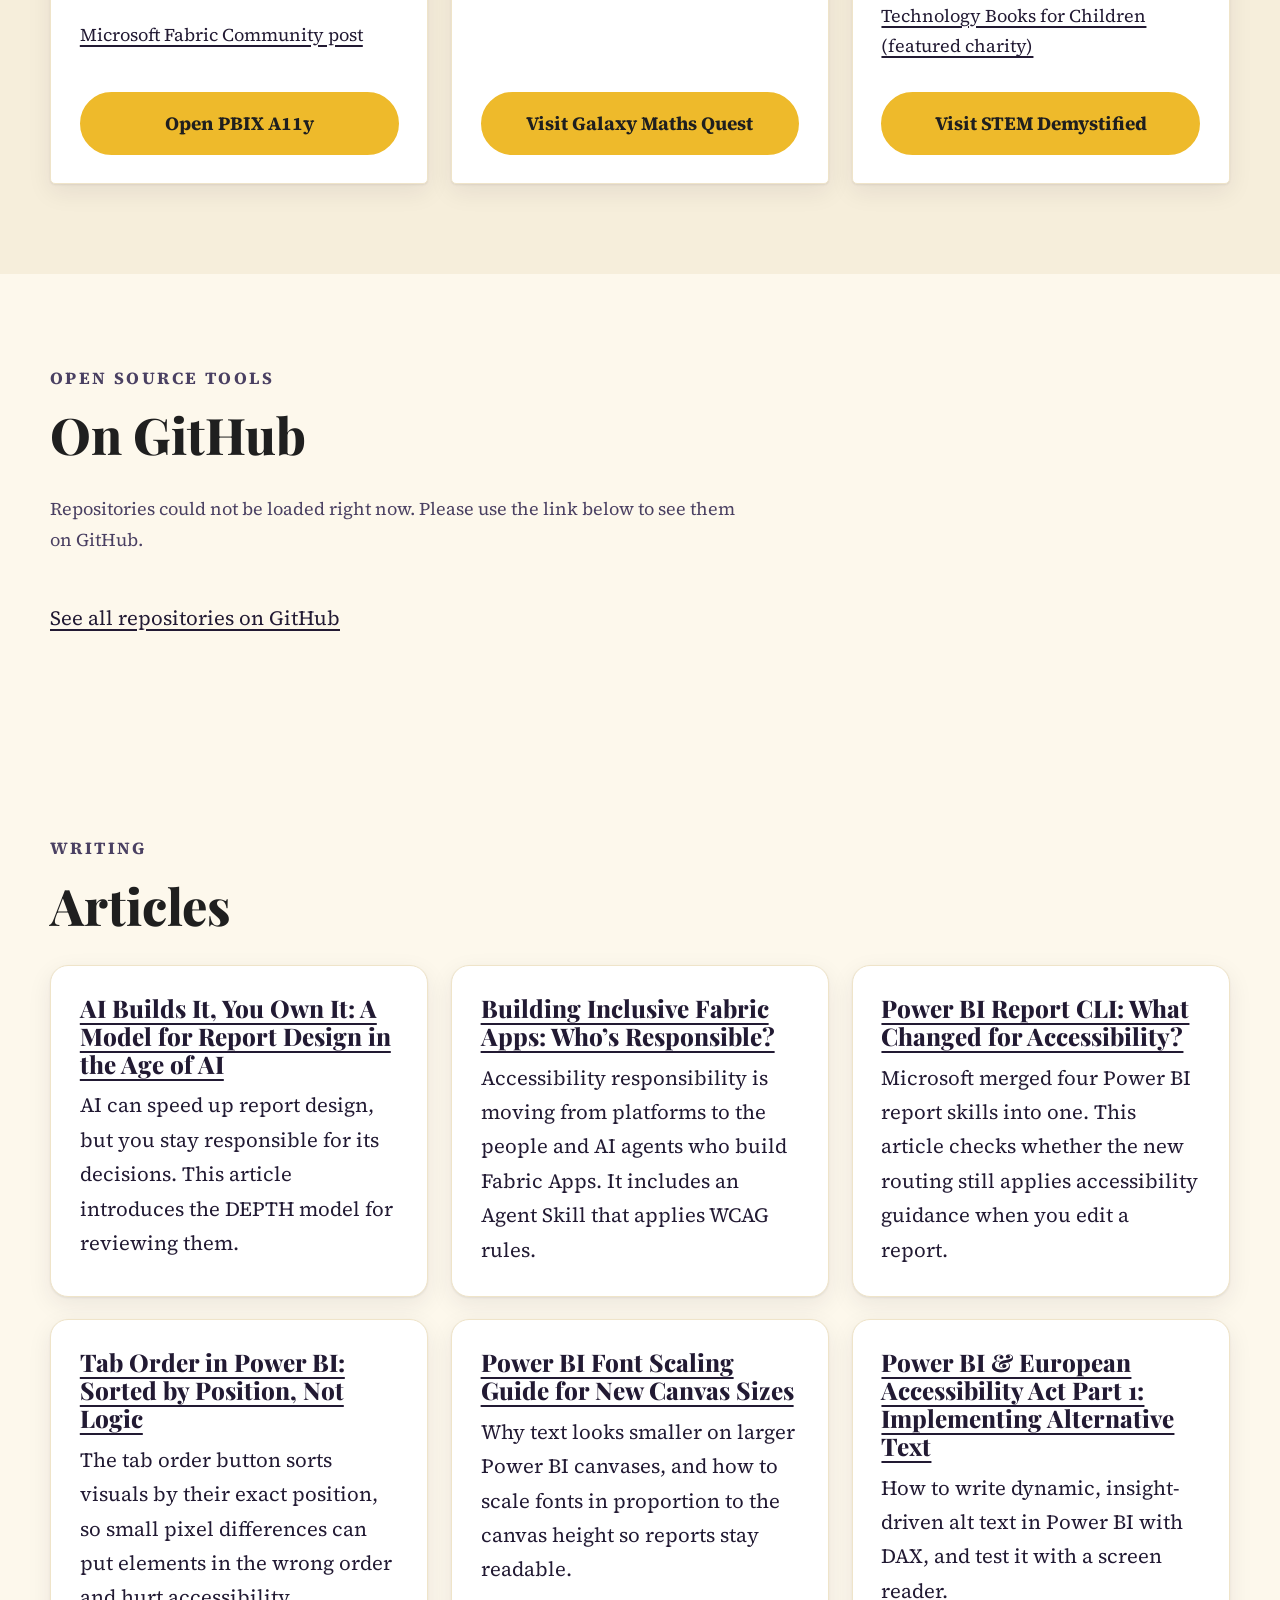
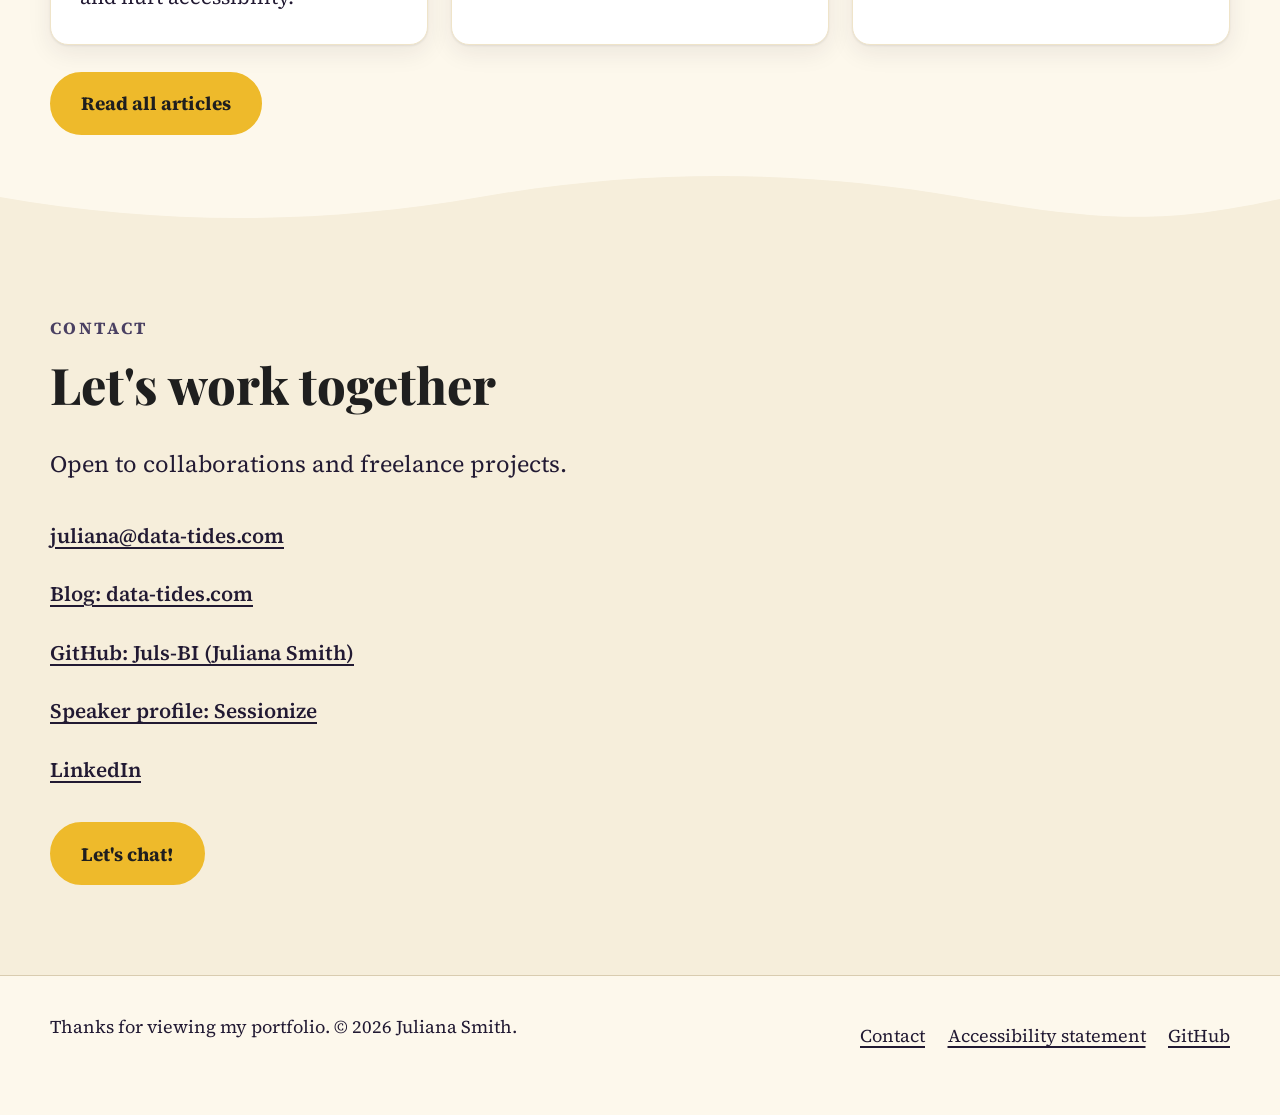
==== commit a34a970e: "Update Practice on a Page images, alt text and data source detail Co-Authored-By: Claude Sonnet 5.5 " ====
--- a/index.html
+++ b/index.html
@@ -20,7 +20,7 @@
 <link rel="preload" href="assets/fonts/playfair-display-latin-wght-normal.woff2" as="font" type="font/woff2" crossorigin>
 <link rel="preload" href="assets/fonts/source-serif-4-latin-wght-normal.woff2" as="font" type="font/woff2" crossorigin>
 <link rel="icon" href="assets/img/icons/database.png" type="image/png">
-<link rel="stylesheet" href="assets/css/styles.css?v=6">
+<link rel="stylesheet" href="assets/css/styles.css?v=7">
 </head>
 <body>
 <a class="skip-link" href="#main">Skip to main content</a>
@@ -225,8 +225,8 @@
     </nav>
   </div>
 </footer>
-<script src="data/site.js?v=11"></script>
+<script src="data/site.js?v=14"></script>
 <script src="assets/js/nav.js?v=7"></script>
-<script src="assets/js/app.js?v=6"></script>
+<script src="assets/js/app.js?v=7"></script>
 </body>
 </html>
--- a/assets/css/styles.css
+++ b/assets/css/styles.css
@@ -242,3 +242,6 @@
 .more-links { list-style: none; padding: 0; margin: 0 0 1.25rem; display: grid; gap: 0.25rem; font-size: 1rem; }
 .more-links a { display: inline-block; padding: 0.4rem 0; min-height: 44px; }
 .product-card .note { margin-bottom: 1.25rem; }
+
+.highlights { max-width: 70ch; padding-left: 1.2rem; margin: 0 0 1.25rem; }
+.highlights li { margin-bottom: 0.7rem; }
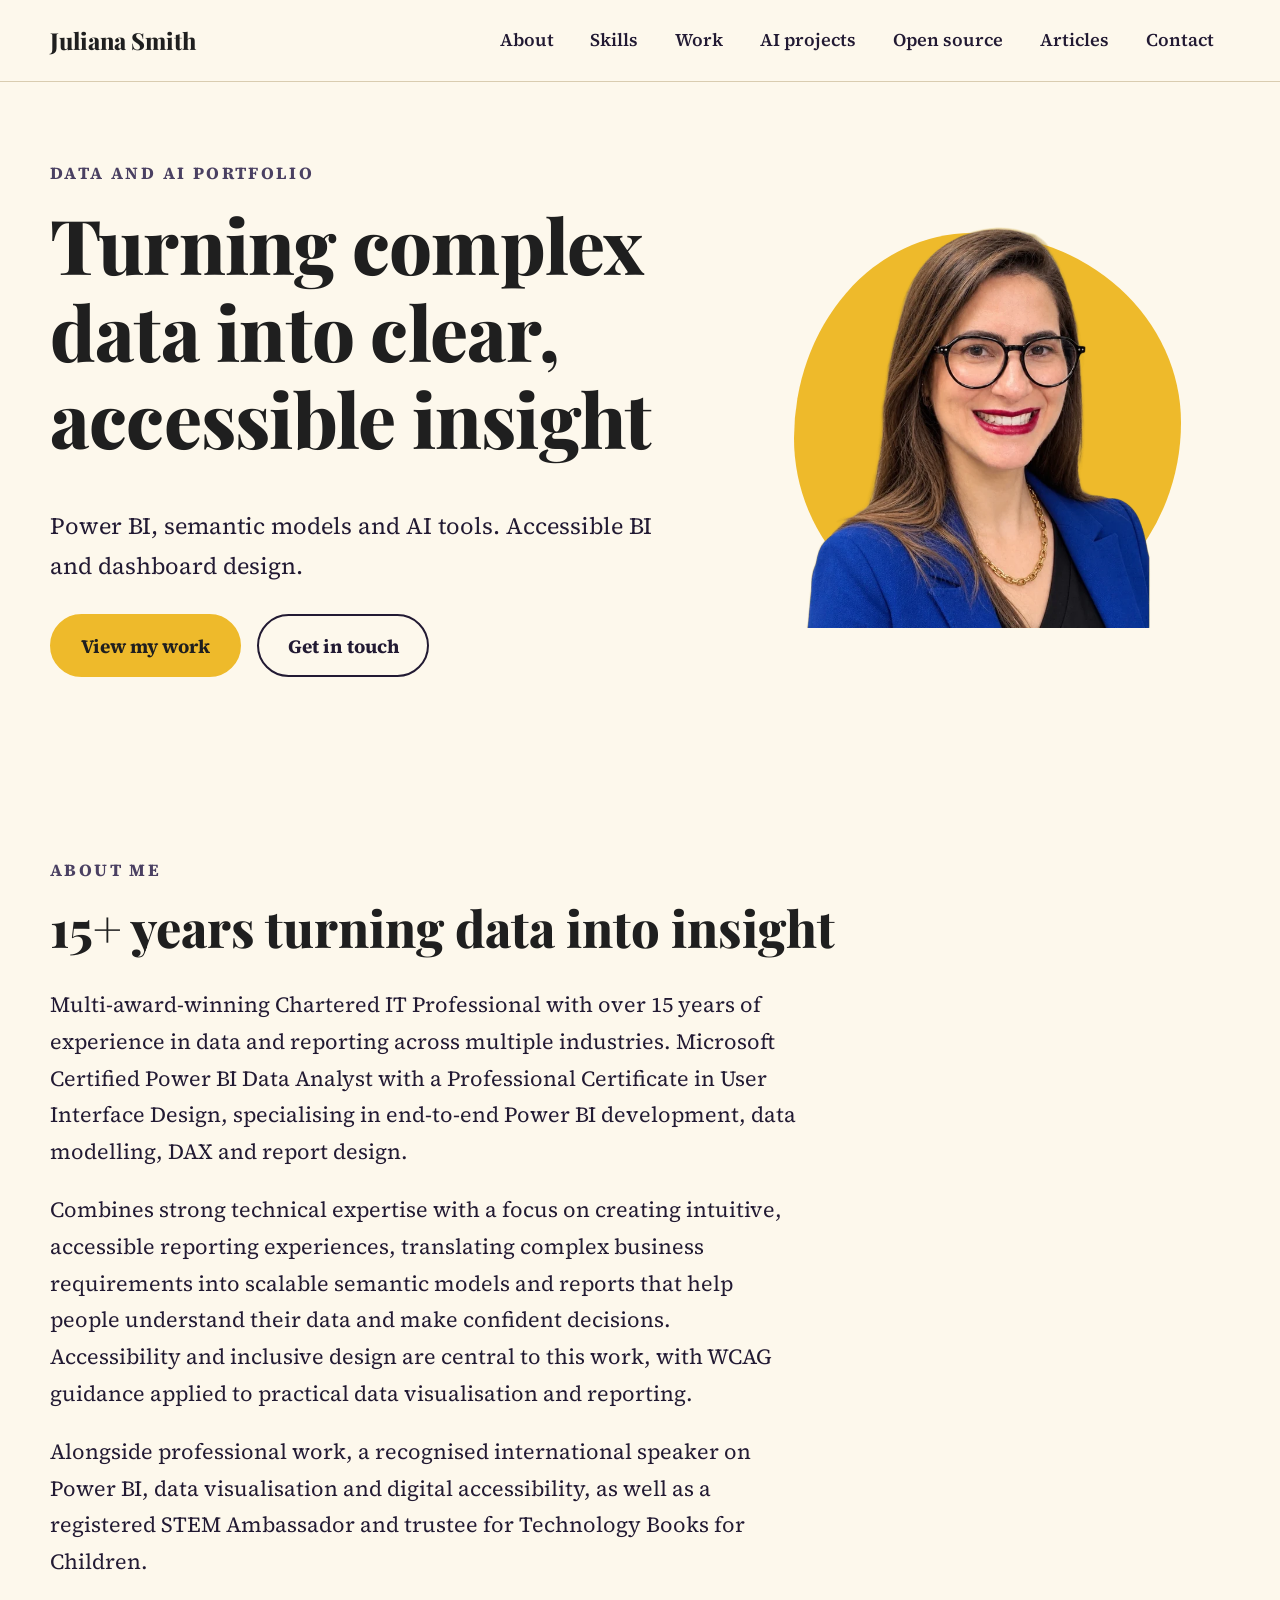
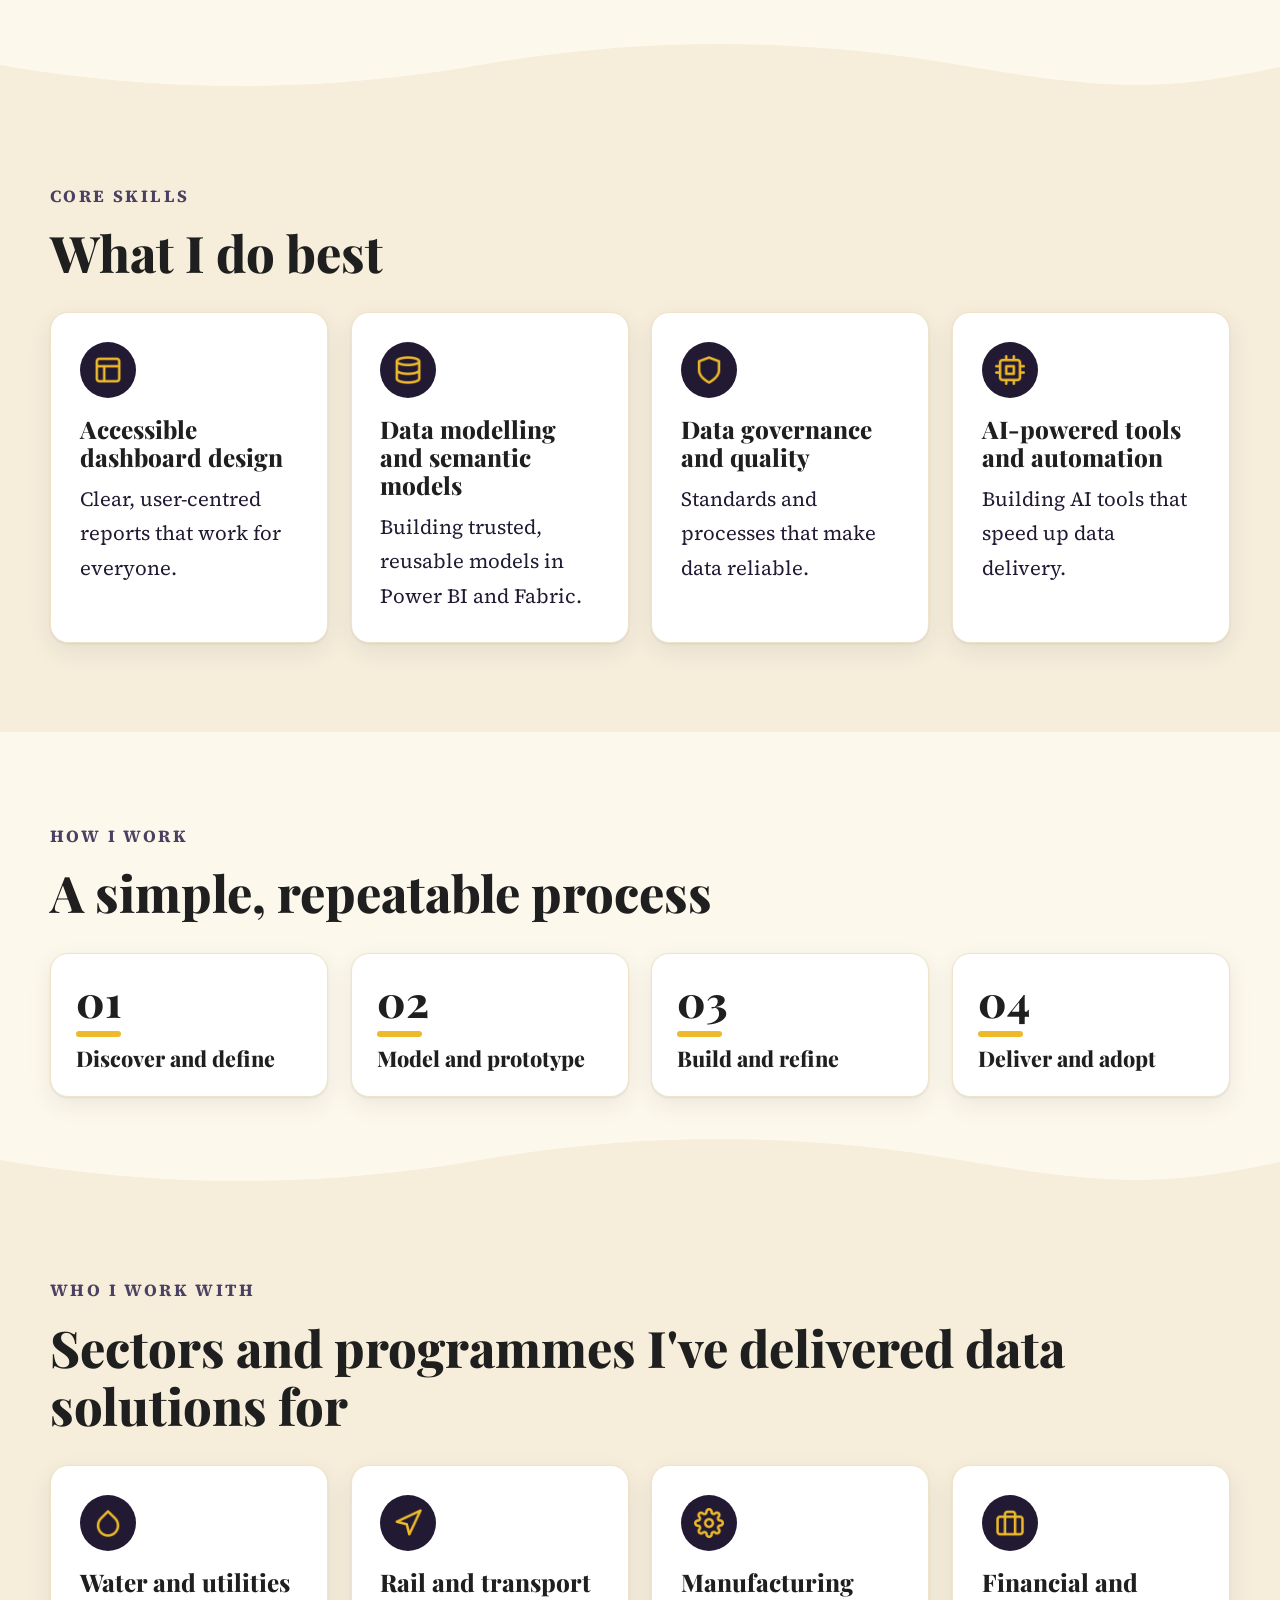
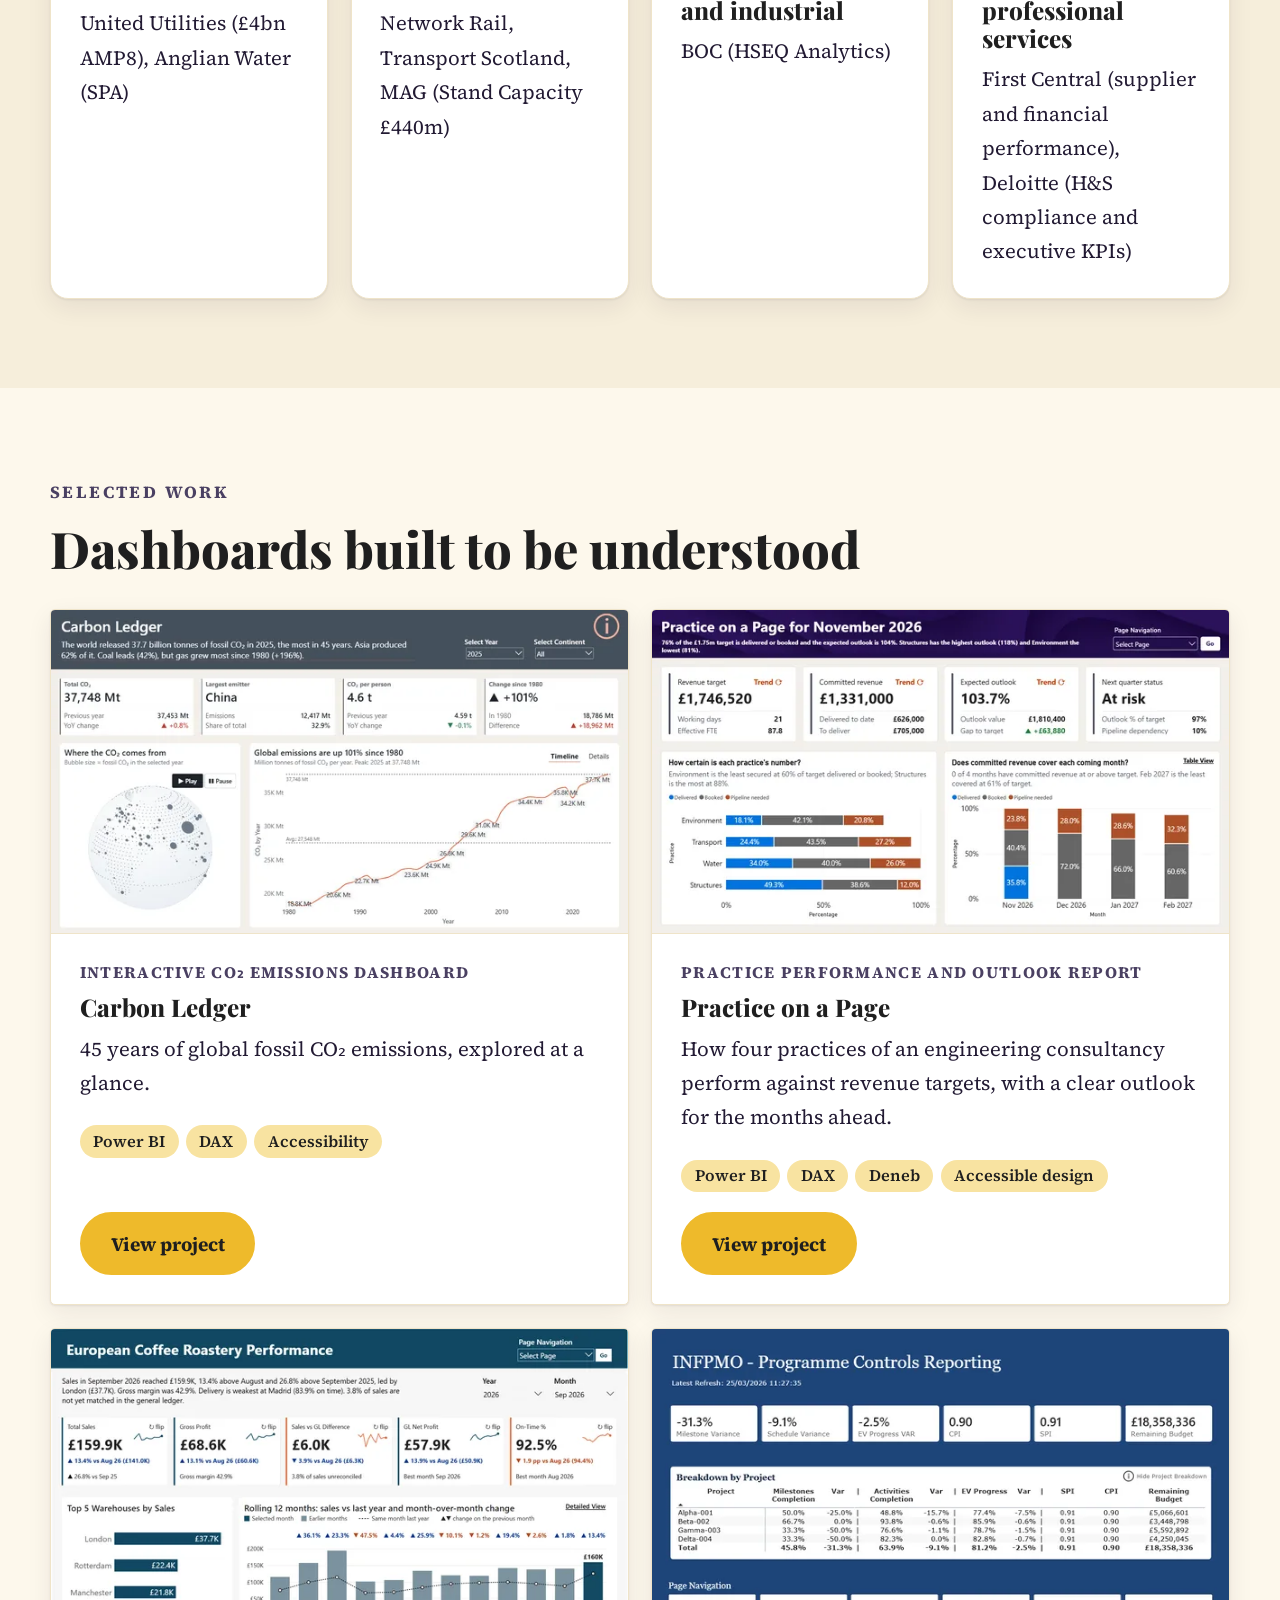
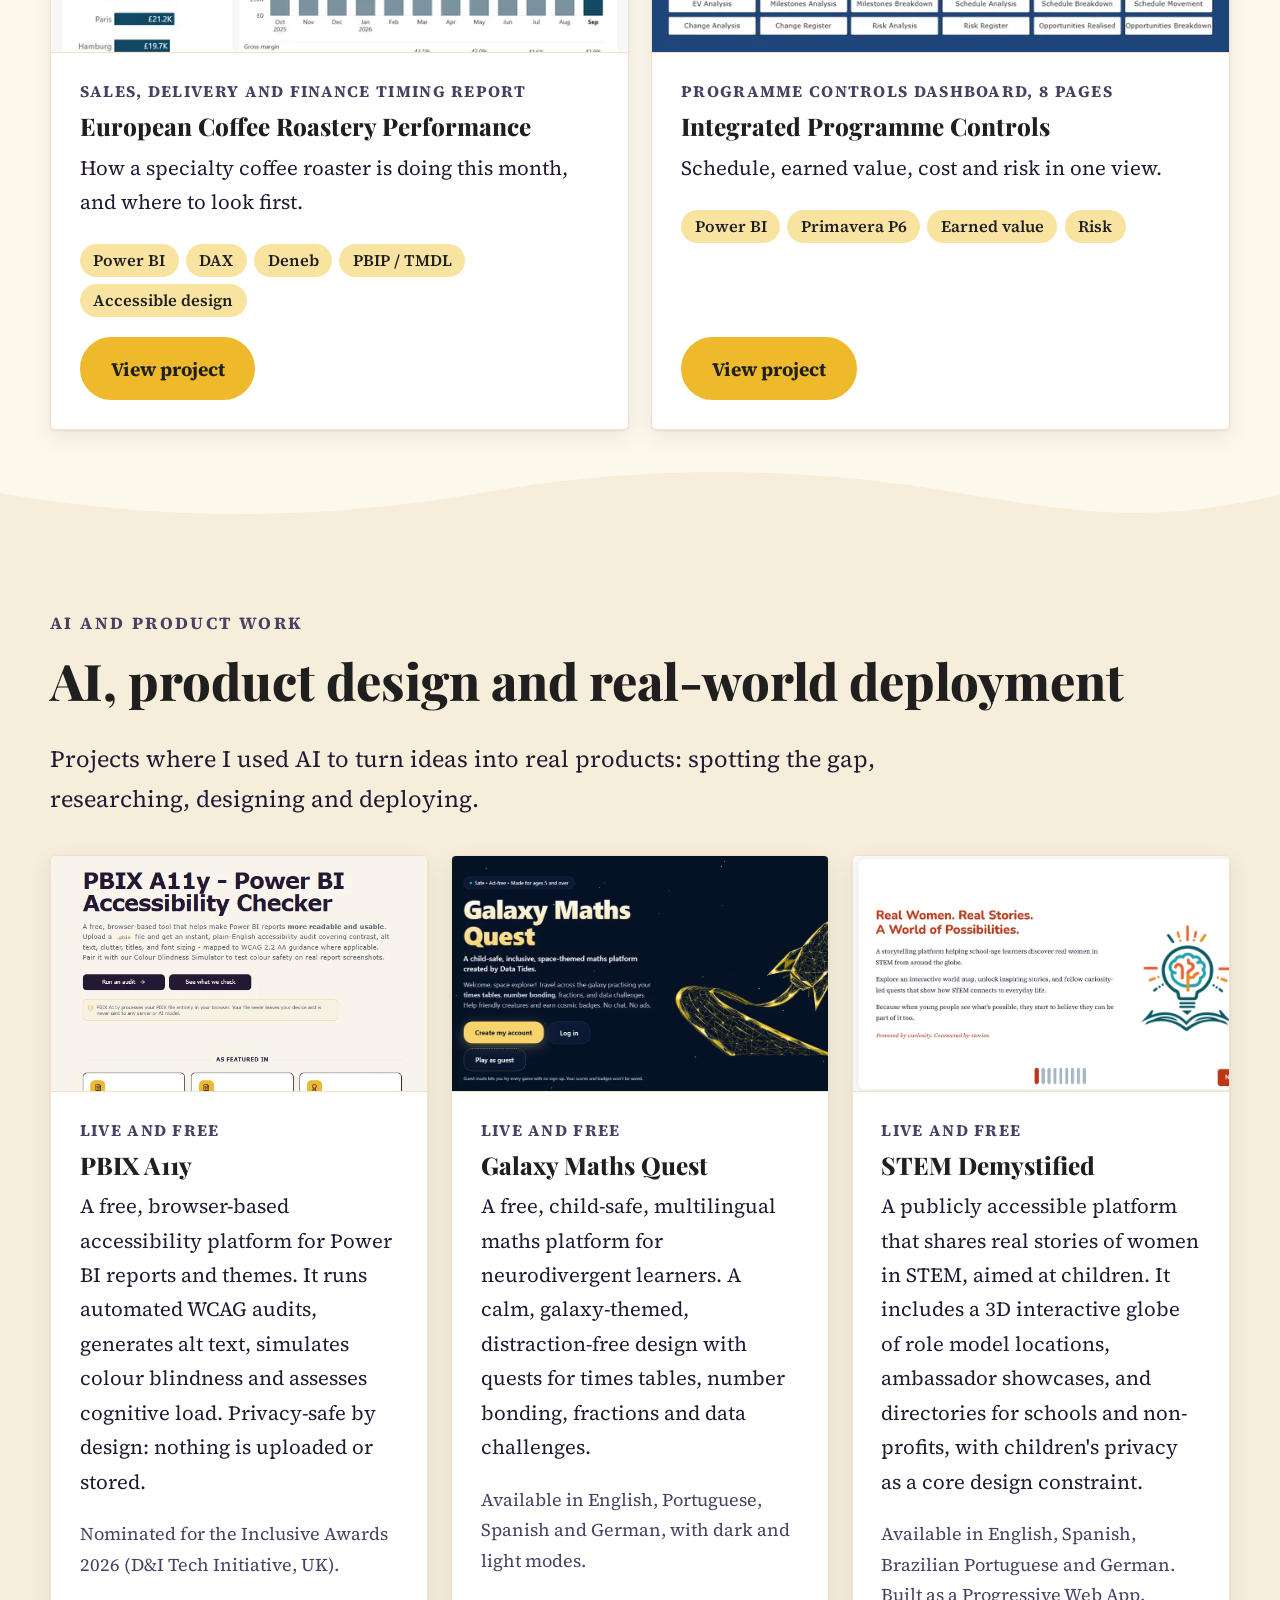
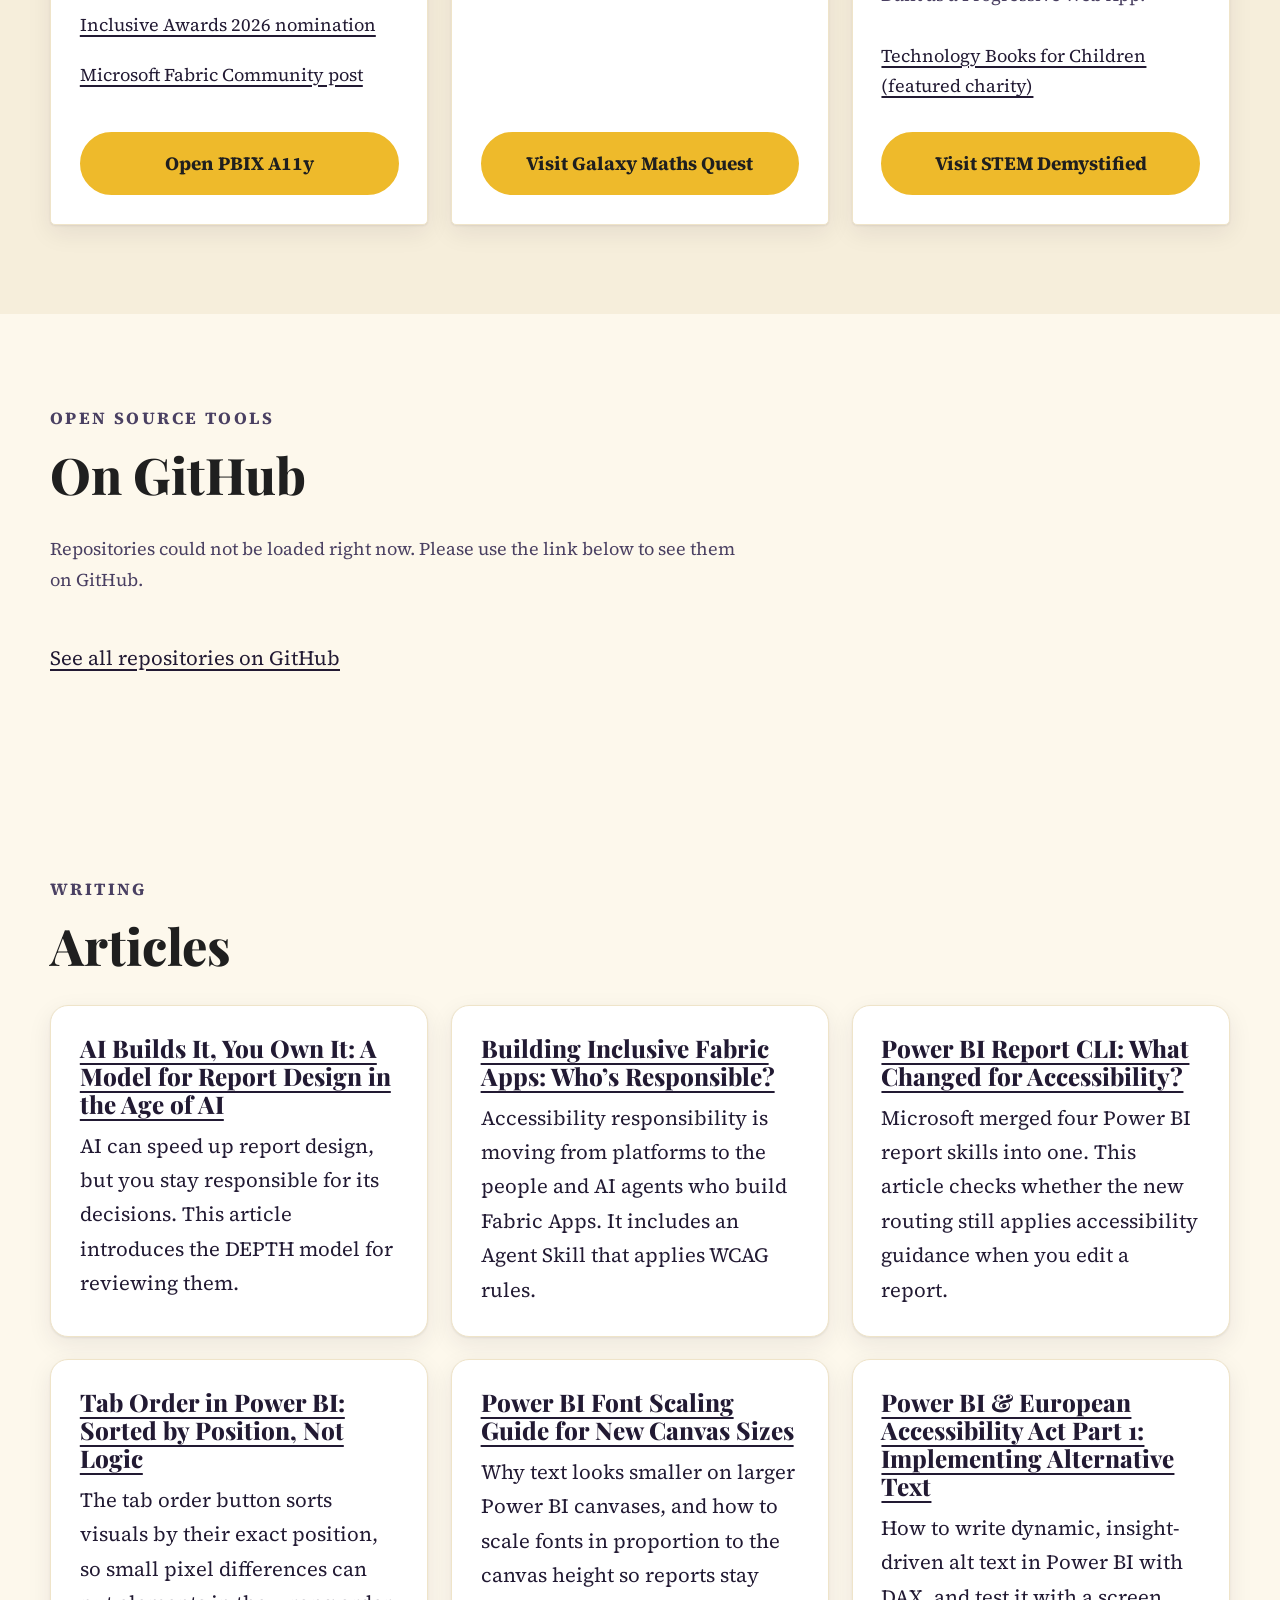
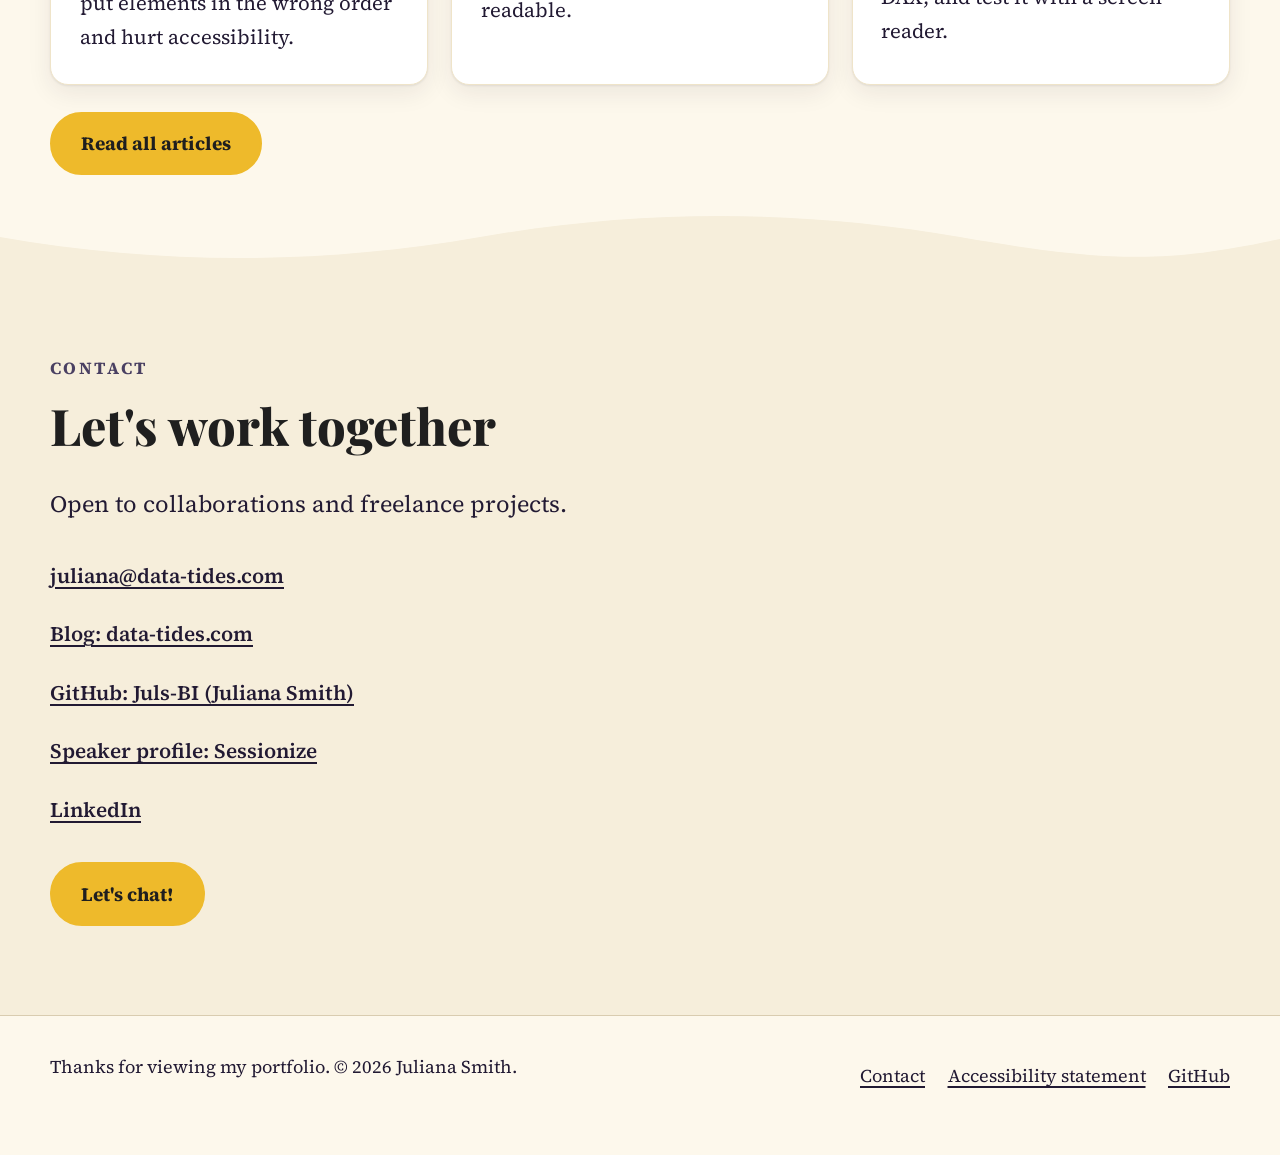
==== commit 8032db2b: "Replace Six Sigma project with European Coffee Roastery Performance Co-Authored-By: Claude Sonnet 5." ====
--- a/index.html
+++ b/index.html
@@ -225,8 +225,8 @@
     </nav>
   </div>
 </footer>
-<script src="data/site.js?v=14"></script>
+<script src="data/site.js?v=19"></script>
 <script src="assets/js/nav.js?v=7"></script>
-<script src="assets/js/app.js?v=7"></script>
+<script src="assets/js/app.js?v=10"></script>
 </body>
 </html>
